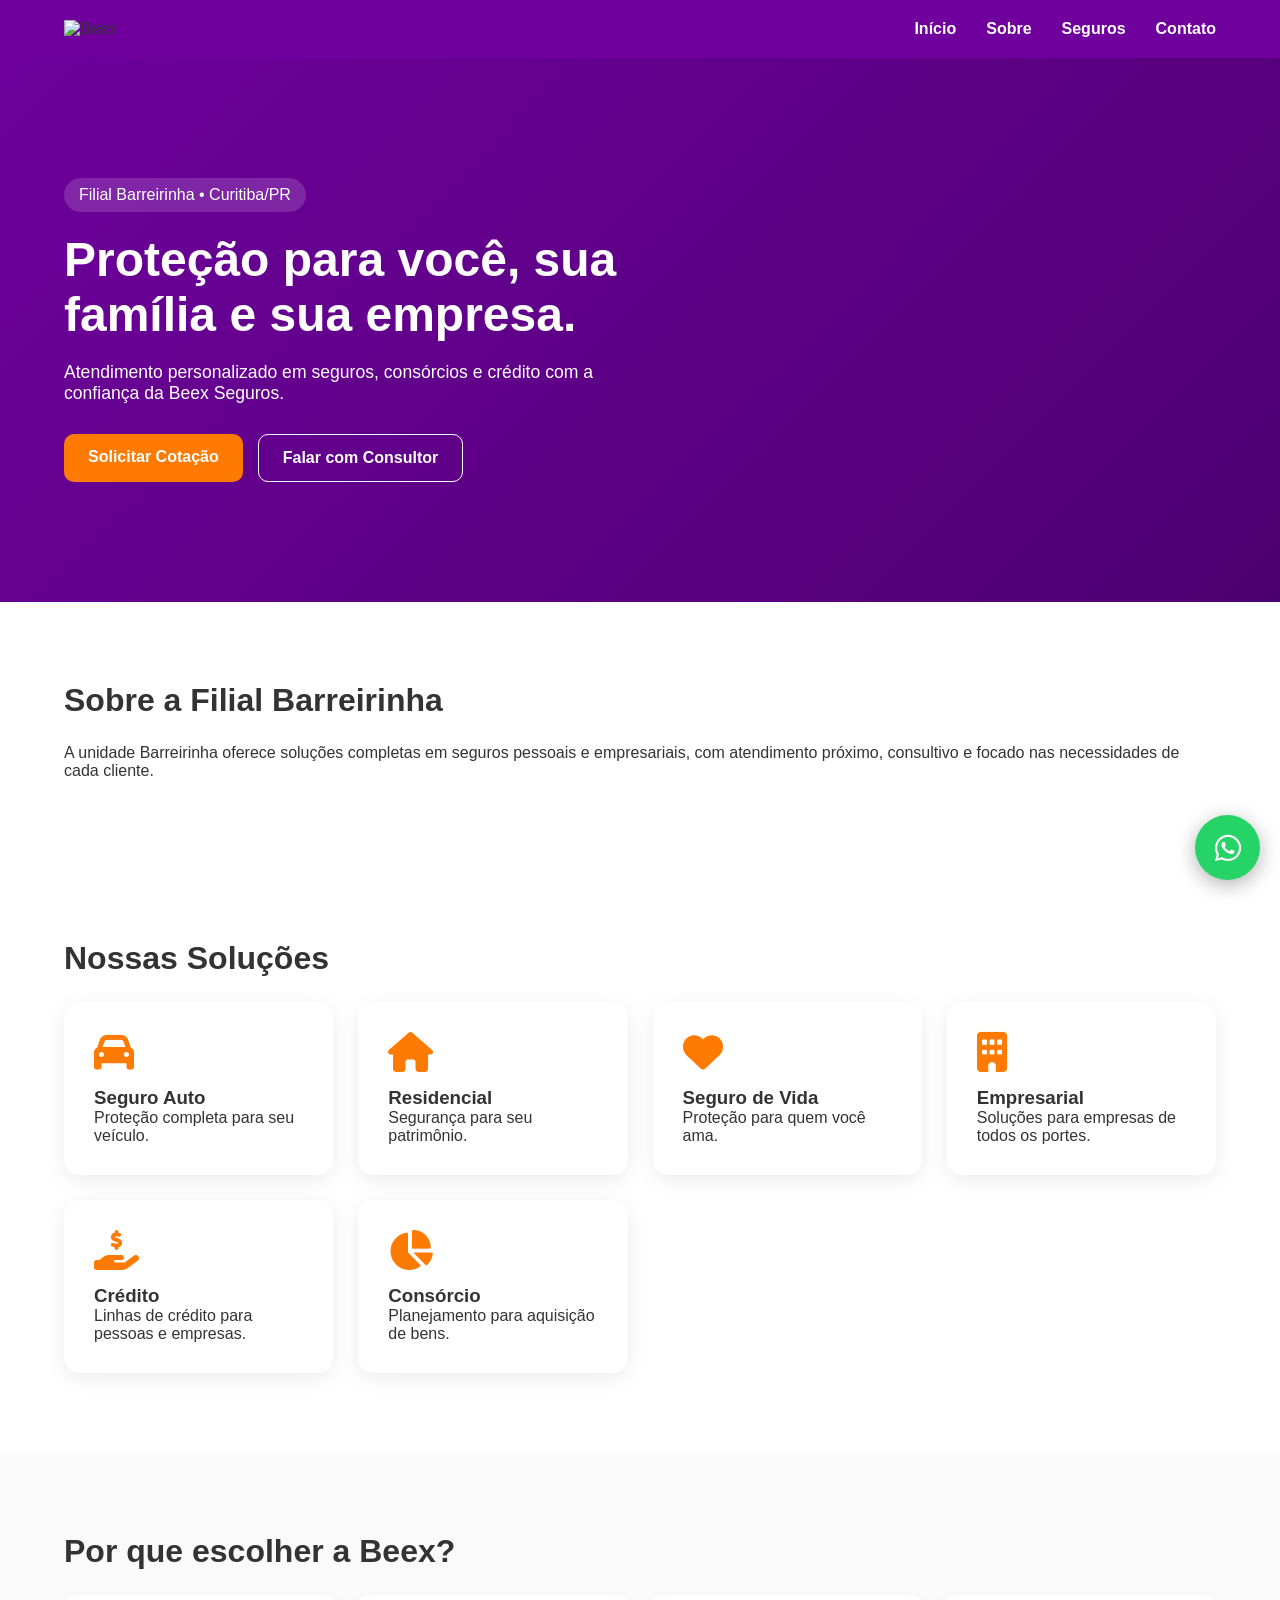
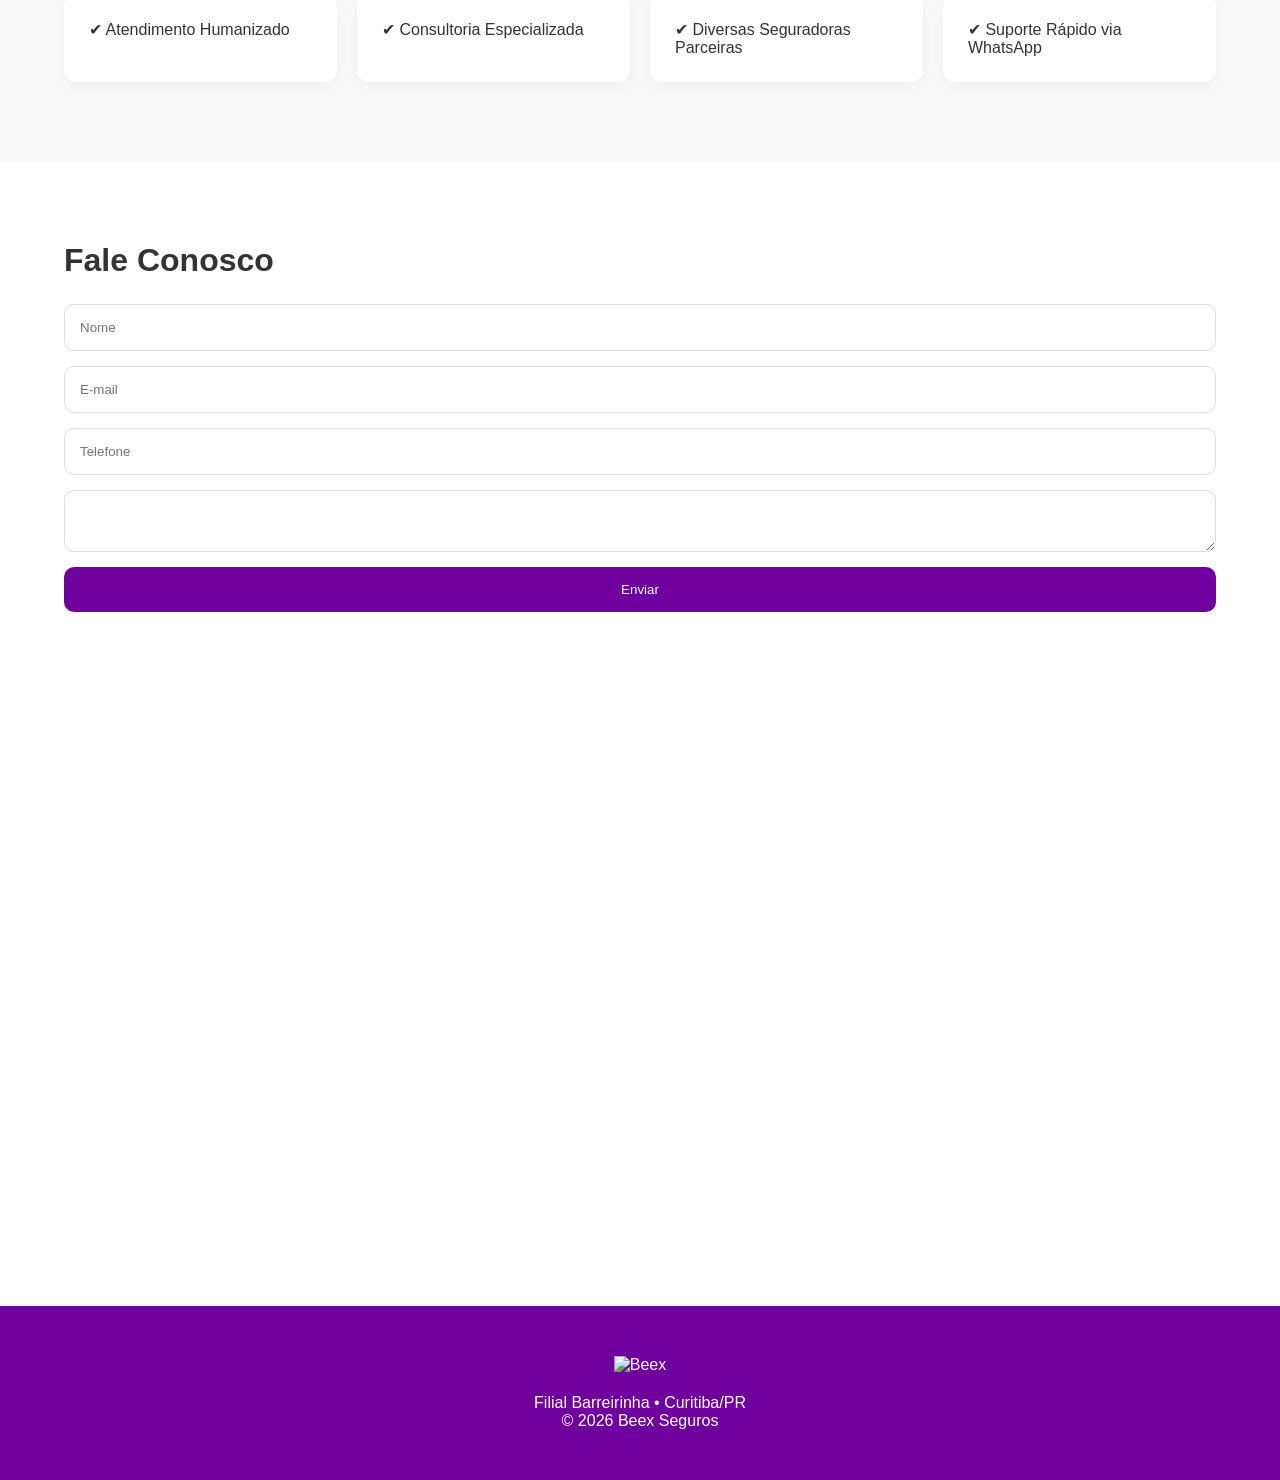
==== index.html @ 2567a9ee "Primeira versão da filial Barreirinha" ====
<!DOCTYPE html>
<html lang="pt-BR">
<head>
    <meta charset="UTF-8">
    <meta name="viewport" content="width=device-width, initial-scale=1.0">

    <title>Beex Seguros | Filial Barreirinha - Curitiba</title>

    <link rel="stylesheet" href="style.css">

    <link
    rel="stylesheet"
    href="https://cdnjs.cloudflare.com/ajax/libs/font-awesome/6.5.2/css/all.min.css">
</head>

<body>

<header>
    <div class="container nav">

        <div class="logo">
            <img src="logo.png" alt="Beex">
        </div>

        <nav>
            <a href="#inicio">Início</a>
            <a href="#sobre">Sobre</a>
            <a href="#seguros">Seguros</a>
            <a href="#contato">Contato</a>
        </nav>

    </div>
</header>

<section class="hero" id="inicio">

    <div class="container">

        <span class="badge">
            Filial Barreirinha • Curitiba/PR
        </span>

        <h1>
            Proteção para você,
            sua família e sua empresa.
        </h1>

        <p>
            Atendimento personalizado em seguros,
            consórcios e crédito com a confiança
            da Beex Seguros.
        </p>

        <div class="hero-buttons">

            <a
            href="https://wa.me/5541999999999"
            target="_blank"
            class="btn-primary">
                Solicitar Cotação
            </a>

            <a
            href="#contato"
            class="btn-secondary">
                Falar com Consultor
            </a>

        </div>

    </div>

</section>

<section class="sobre" id="sobre">

    <div class="container">

        <h2>Sobre a Filial Barreirinha</h2>

        <p>
            A unidade Barreirinha oferece soluções
            completas em seguros pessoais e empresariais,
            com atendimento próximo, consultivo e focado
            nas necessidades de cada cliente.
        </p>

    </div>

</section>

<section class="seguros" id="seguros">

    <div class="container">

        <h2>Nossas Soluções</h2>

        <div class="cards">

            <div class="card">
                <i class="fa-solid fa-car"></i>
                <h3>Seguro Auto</h3>
                <p>Proteção completa para seu veículo.</p>
            </div>

            <div class="card">
                <i class="fa-solid fa-house"></i>
                <h3>Residencial</h3>
                <p>Segurança para seu patrimônio.</p>
            </div>

            <div class="card">
                <i class="fa-solid fa-heart"></i>
                <h3>Seguro de Vida</h3>
                <p>Proteção para quem você ama.</p>
            </div>

            <div class="card">
                <i class="fa-solid fa-building"></i>
                <h3>Empresarial</h3>
                <p>Soluções para empresas de todos os portes.</p>
            </div>

            <div class="card">
                <i class="fa-solid fa-hand-holding-dollar"></i>
                <h3>Crédito</h3>
                <p>Linhas de crédito para pessoas e empresas.</p>
            </div>

            <div class="card">
                <i class="fa-solid fa-chart-pie"></i>
                <h3>Consórcio</h3>
                <p>Planejamento para aquisição de bens.</p>
            </div>

        </div>

    </div>

</section>

<section class="diferenciais">

    <div class="container">

        <h2>Por que escolher a Beex?</h2>

        <div class="grid">

            <div>
                ✔ Atendimento Humanizado
            </div>

            <div>
                ✔ Consultoria Especializada
            </div>

            <div>
                ✔ Diversas Seguradoras Parceiras
            </div>

            <div>
                ✔ Suporte Rápido via WhatsApp
            </div>

        </div>

    </div>

</section>

<section id="contato" class="contato">

    <div class="container">

        <h2>Fale Conosco</h2>

        <form id="formulario">

            <input
                type="text"
                placeholder="Nome"
                required>

            <input
                type="email"
                placeholder="E-mail"
                required>

            <input
                type="tel"
                placeholder="Telefone">

            <textarea
                placeholder="Mensagem">
            </textarea>

            <button type="submit">
                Enviar
            </button>

        </form>

    </div>

</section>

<section class="mapa">

    <iframe
    src="https://www.google.com/maps?q=Barreirinha+Curitiba+PR&output=embed">
    </iframe>

</section>

<footer>

    <div class="container">

        <img src="logo.png" alt="Beex">

        <p>
            Filial Barreirinha • Curitiba/PR
        </p>

        <p>
            © 2026 Beex Seguros
        </p>

    </div>

</footer>

<a
href="https://wa.me/5541999999999"
class="whatsapp"
target="_blank">

<i class="fa-brands fa-whatsapp"></i>

</a>

<script src="script.js"></script>

</body>
</html>
---- style.css ----
:root{
--roxo:#6f009d;
--laranja:#ff7a00;
--cinza:#f4f4f4;
}

*{
margin:0;
padding:0;
box-sizing:border-box;
font-family:Segoe UI,sans-serif;
}

body{
background:white;
color:#333;
}

.container{
width:90%;
max-width:1200px;
margin:auto;
}

header{
background:var(--roxo);
position:sticky;
top:0;
z-index:1000;
}

.nav{
display:flex;
justify-content:space-between;
align-items:center;
padding:20px 0;
}

.logo img{
height:55px;
}

nav{
display:flex;
gap:30px;
}

nav a{
color:white;
text-decoration:none;
font-weight:600;
}

.hero{
background:linear-gradient(
135deg,
#6f009d,
#4d0071
);
color:white;
padding:120px 0;
}

.badge{
background:rgba(255,255,255,.15);
padding:8px 15px;
border-radius:30px;
display:inline-block;
margin-bottom:20px;
}

.hero h1{
font-size:3rem;
max-width:700px;
}

.hero p{
margin-top:20px;
font-size:1.1rem;
max-width:600px;
}

.hero-buttons{
margin-top:30px;
display:flex;
gap:15px;
flex-wrap:wrap;
}

.btn-primary,
.btn-secondary{
padding:14px 24px;
border-radius:10px;
text-decoration:none;
font-weight:700;
}

.btn-primary{
background:var(--laranja);
color:white;
}

.btn-secondary{
border:1px solid white;
color:white;
}

section{
padding:80px 0;
}

h2{
margin-bottom:25px;
font-size:2rem;
}

.cards{
display:grid;
grid-template-columns:
repeat(auto-fit,minmax(250px,1fr));
gap:25px;
}

.card{
background:white;
padding:30px;
border-radius:15px;
box-shadow:0 5px 20px rgba(0,0,0,.08);
}

.card i{
font-size:40px;
color:var(--laranja);
margin-bottom:15px;
}

.diferenciais{
background:#fafafa;
}

.grid{
display:grid;
grid-template-columns:repeat(auto-fit,minmax(250px,1fr));
gap:20px;
}

.grid div{
background:white;
padding:25px;
border-radius:12px;
box-shadow:0 5px 15px rgba(0,0,0,.05);
}

form{
display:flex;
flex-direction:column;
gap:15px;
}

input,
textarea{
padding:15px;
border:1px solid #ddd;
border-radius:10px;
}

button{
background:var(--roxo);
color:white;
padding:15px;
border:none;
border-radius:10px;
cursor:pointer;
}

.mapa iframe{
width:100%;
height:450px;
border:none;
}

footer{
background:var(--roxo);
color:white;
padding:50px 0;
text-align:center;
}

footer img{
height:60px;
margin-bottom:20px;
}

.whatsapp{
position:fixed;
right:20px;
bottom:20px;
width:65px;
height:65px;
background:#25d366;
border-radius:50%;
display:flex;
justify-content:center;
align-items:center;
font-size:30px;
color:white;
text-decoration:none;
box-shadow:0 5px 20px rgba(0,0,0,.3);
}

@media(max-width:768px){

.nav{
flex-direction:column;
gap:15px;
}

nav{
flex-wrap:wrap;
justify-content:center;
}

.hero h1{
font-size:2.2rem;
}

}
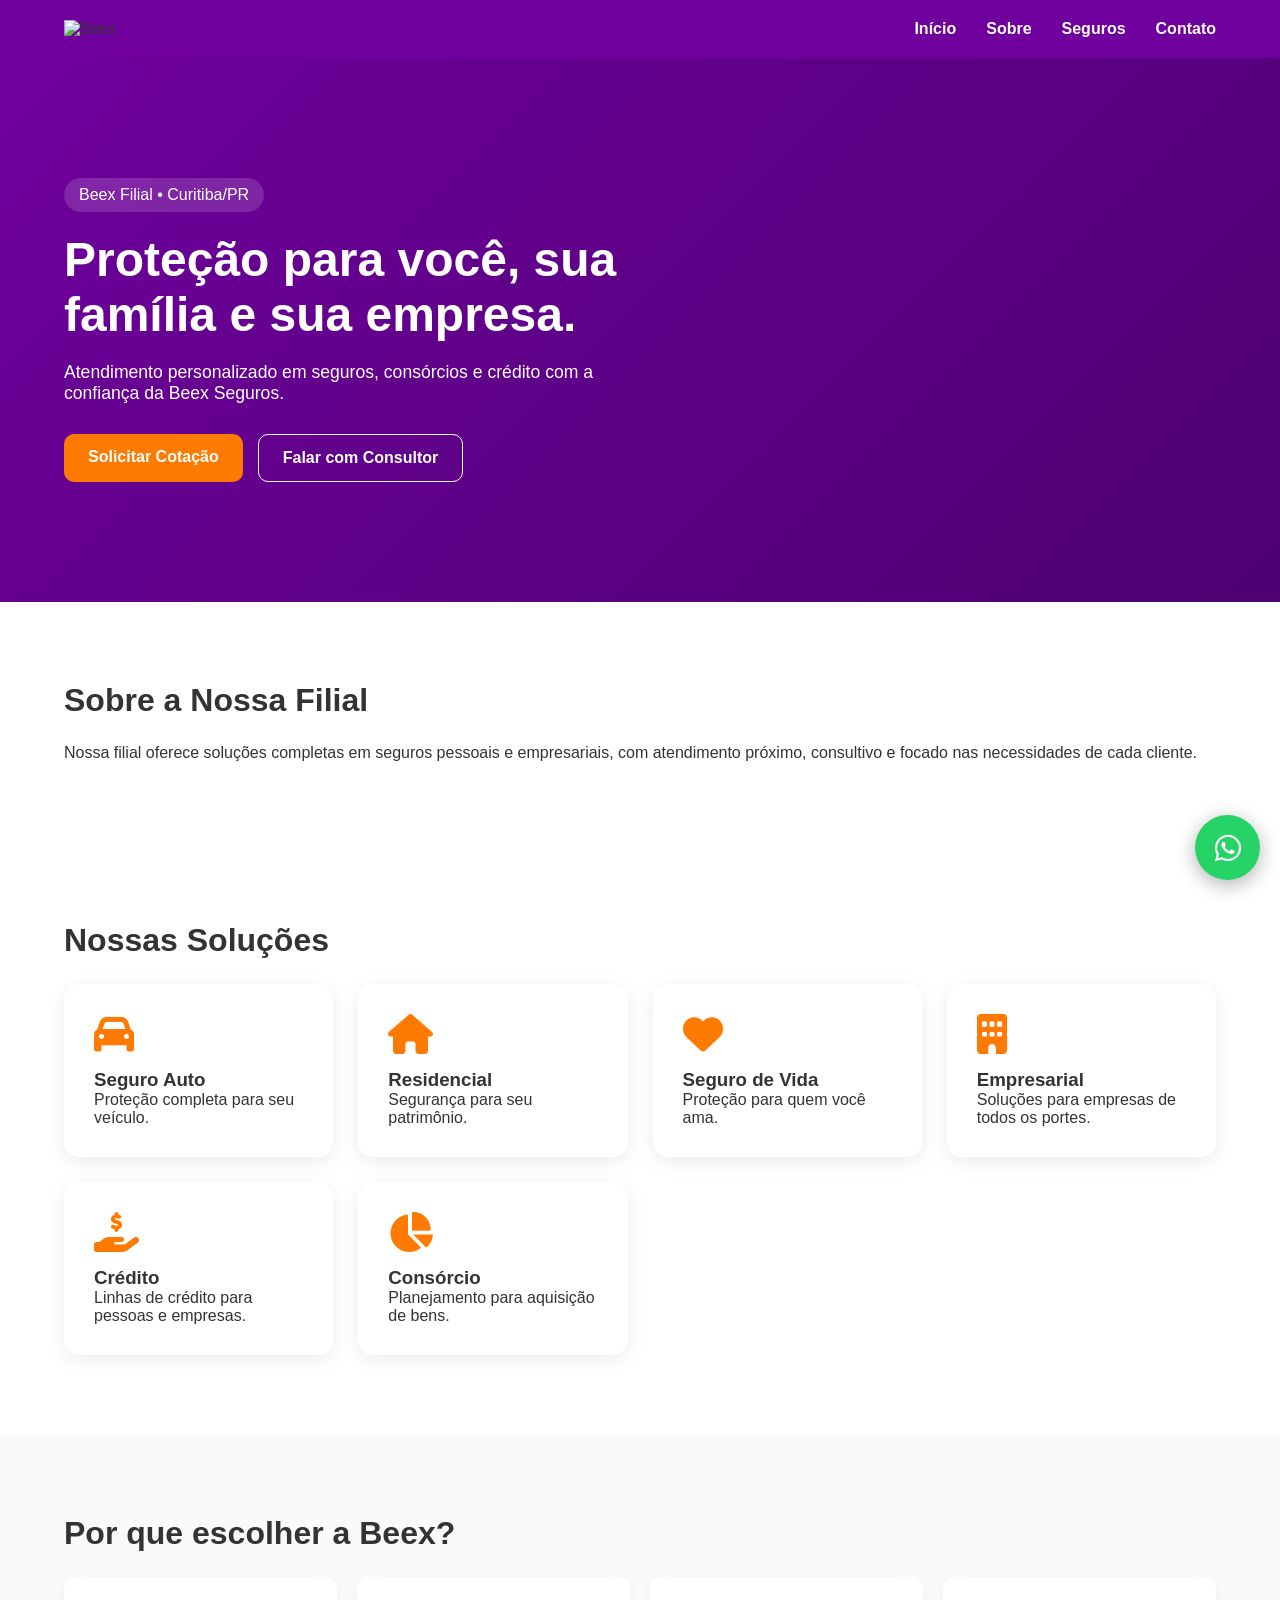
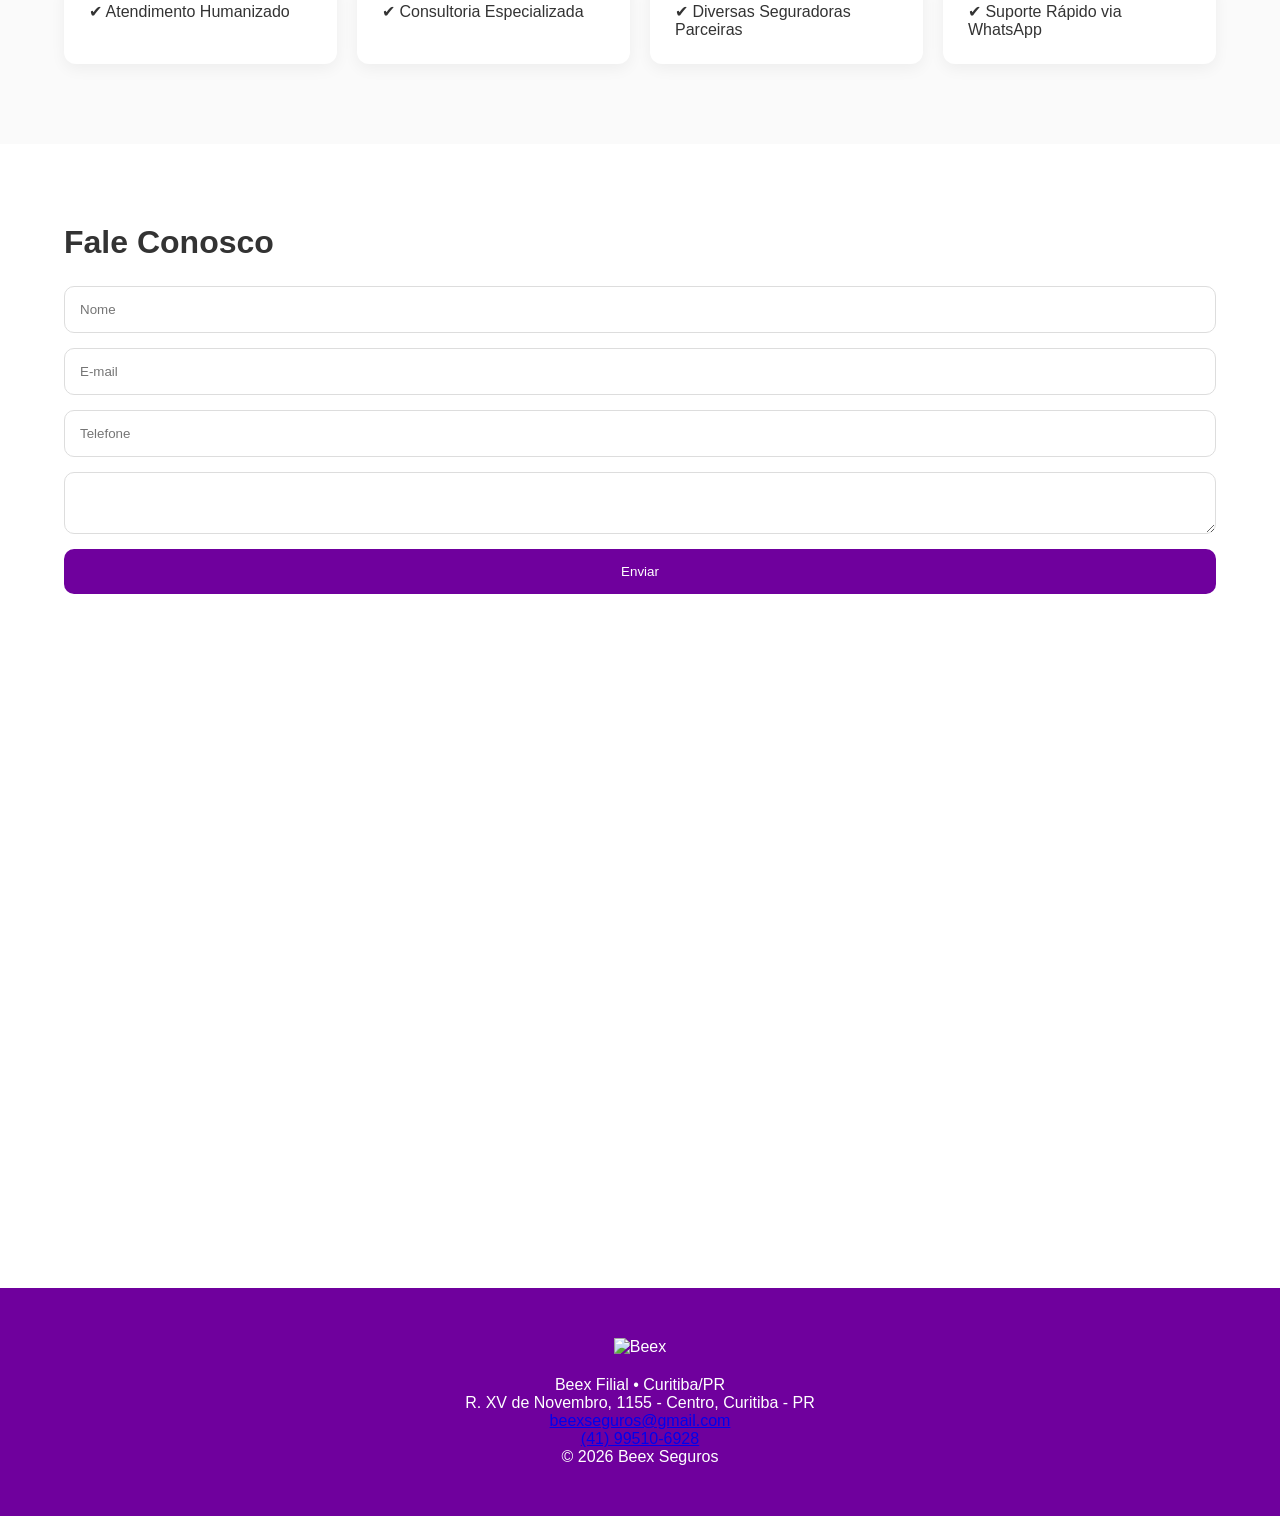
==== commit 2fe34a63: "Atualização" ====
--- a/index.html
+++ b/index.html
@@ -4,7 +4,7 @@
     <meta charset="UTF-8">
     <meta name="viewport" content="width=device-width, initial-scale=1.0">
 
-    <title>Beex Seguros | Filial Barreirinha - Curitiba</title>
+    <title>Beex Seguros | Filial </title>
 
     <link rel="stylesheet" href="style.css">
 
@@ -37,7 +37,7 @@
     <div class="container">
 
         <span class="badge">
-            Filial Barreirinha • Curitiba/PR
+            Beex Filial • Curitiba/PR
         </span>
 
         <h1>
@@ -54,7 +54,7 @@
         <div class="hero-buttons">
 
             <a
-            href="https://wa.me/5541999999999"
+            href="https://wa.me/5541995106928"
             target="_blank"
             class="btn-primary">
                 Solicitar Cotação
@@ -76,10 +76,10 @@
 
     <div class="container">
 
-        <h2>Sobre a Filial Barreirinha</h2>
-
-        <p>
-            A unidade Barreirinha oferece soluções
+        <h2>Sobre a Nossa Filial</h2>
+
+        <p>
+            Nossa filial oferece soluções
             completas em seguros pessoais e empresariais,
             com atendimento próximo, consultivo e focado
             nas necessidades de cada cliente.
@@ -208,7 +208,7 @@
 <section class="mapa">
 
     <iframe
-    src="https://www.google.com/maps?q=Barreirinha+Curitiba+PR&output=embed">
+    src="https://www.google.com/maps?q=R.+XV+de+Novembro,+1155+-+Centro,+Curitiba+-+PR,+80060-000&output=embed">
     </iframe>
 
 </section>
@@ -220,7 +220,19 @@
         <img src="logo.png" alt="Beex">
 
         <p>
-            Filial Barreirinha • Curitiba/PR
+            Beex Filial • Curitiba/PR
+        </p>
+
+        <p>
+            R. XV de Novembro, 1155 - Centro, Curitiba - PR
+        </p>
+
+        <p>
+            <a href="mailto:beexseguros@gmail.com">beexseguros@gmail.com</a>
+        </p>
+
+        <p>
+            <a href="tel:+5541995106928">(41) 99510-6928</a>
         </p>
 
         <p>
@@ -232,7 +244,7 @@
 </footer>
 
 <a
-href="https://wa.me/5541999999999"
+href="https://wa.me/5541995106928"
 class="whatsapp"
 target="_blank">
 
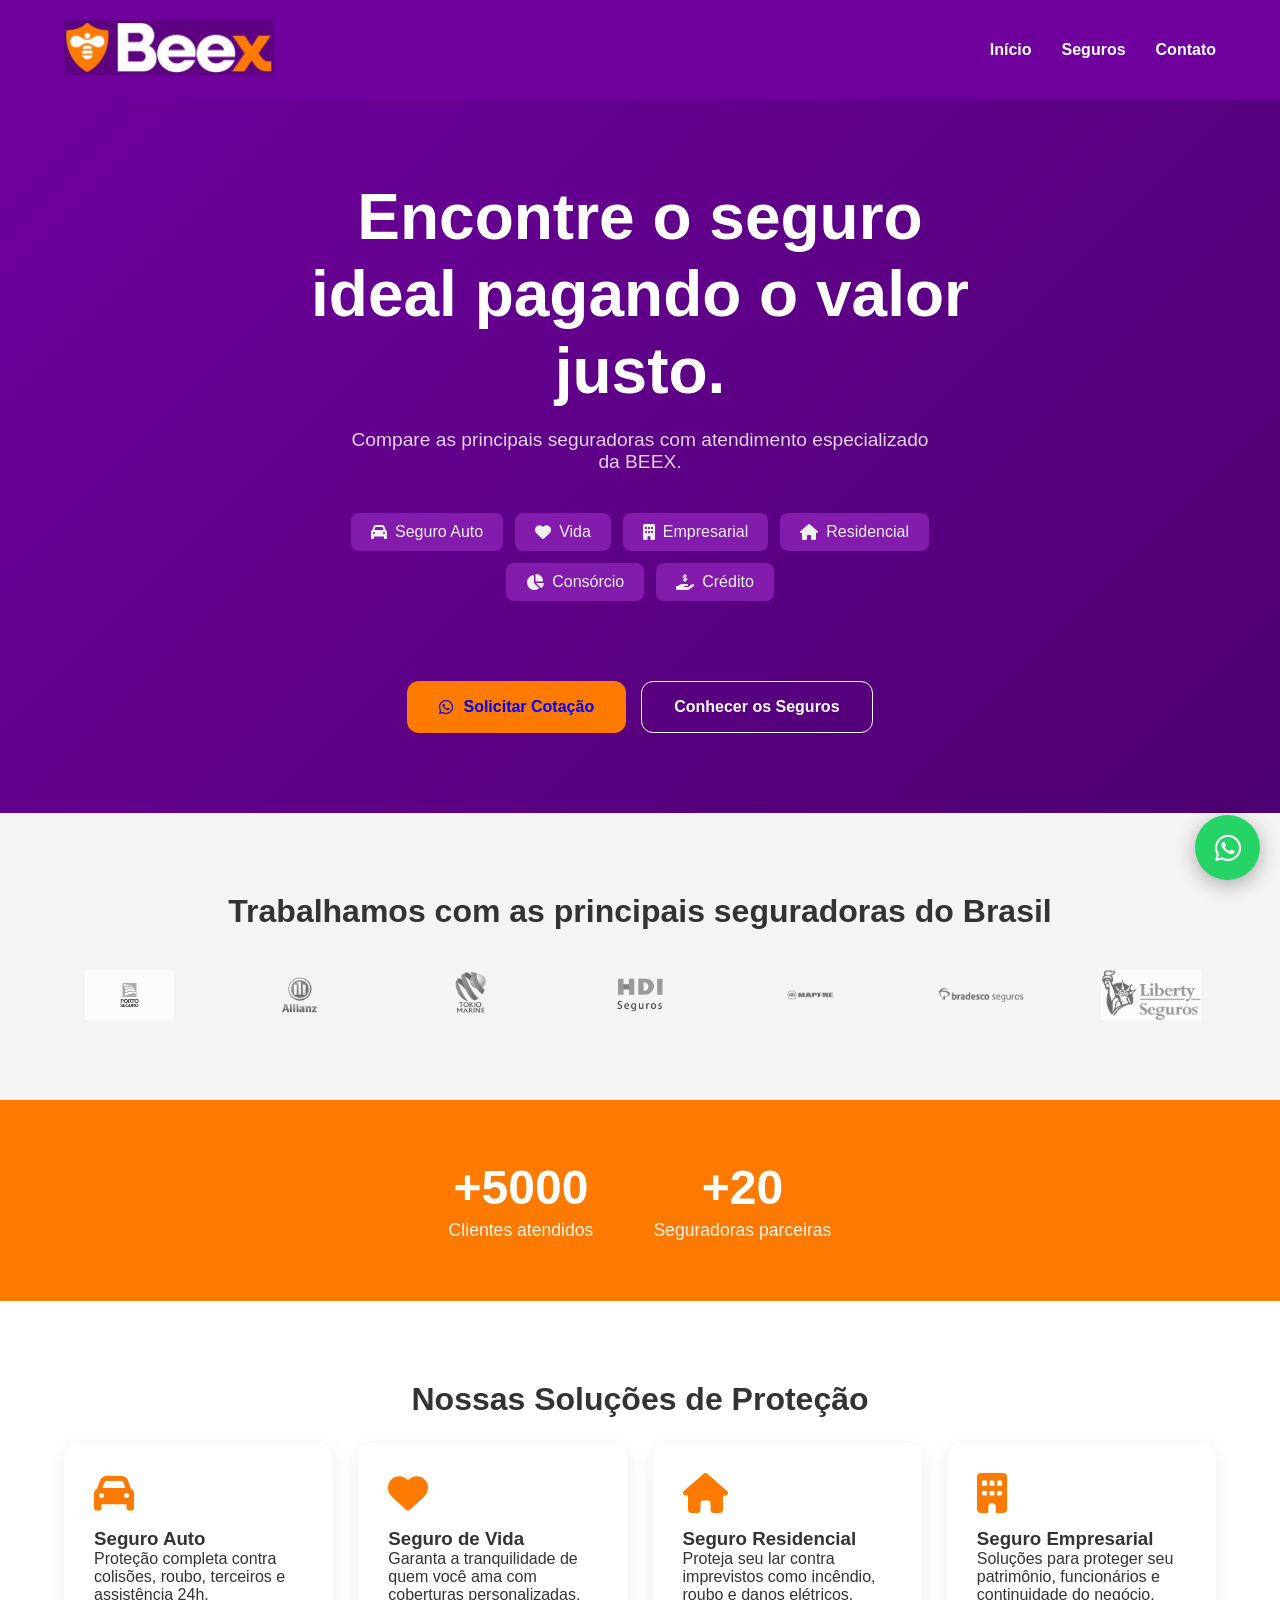
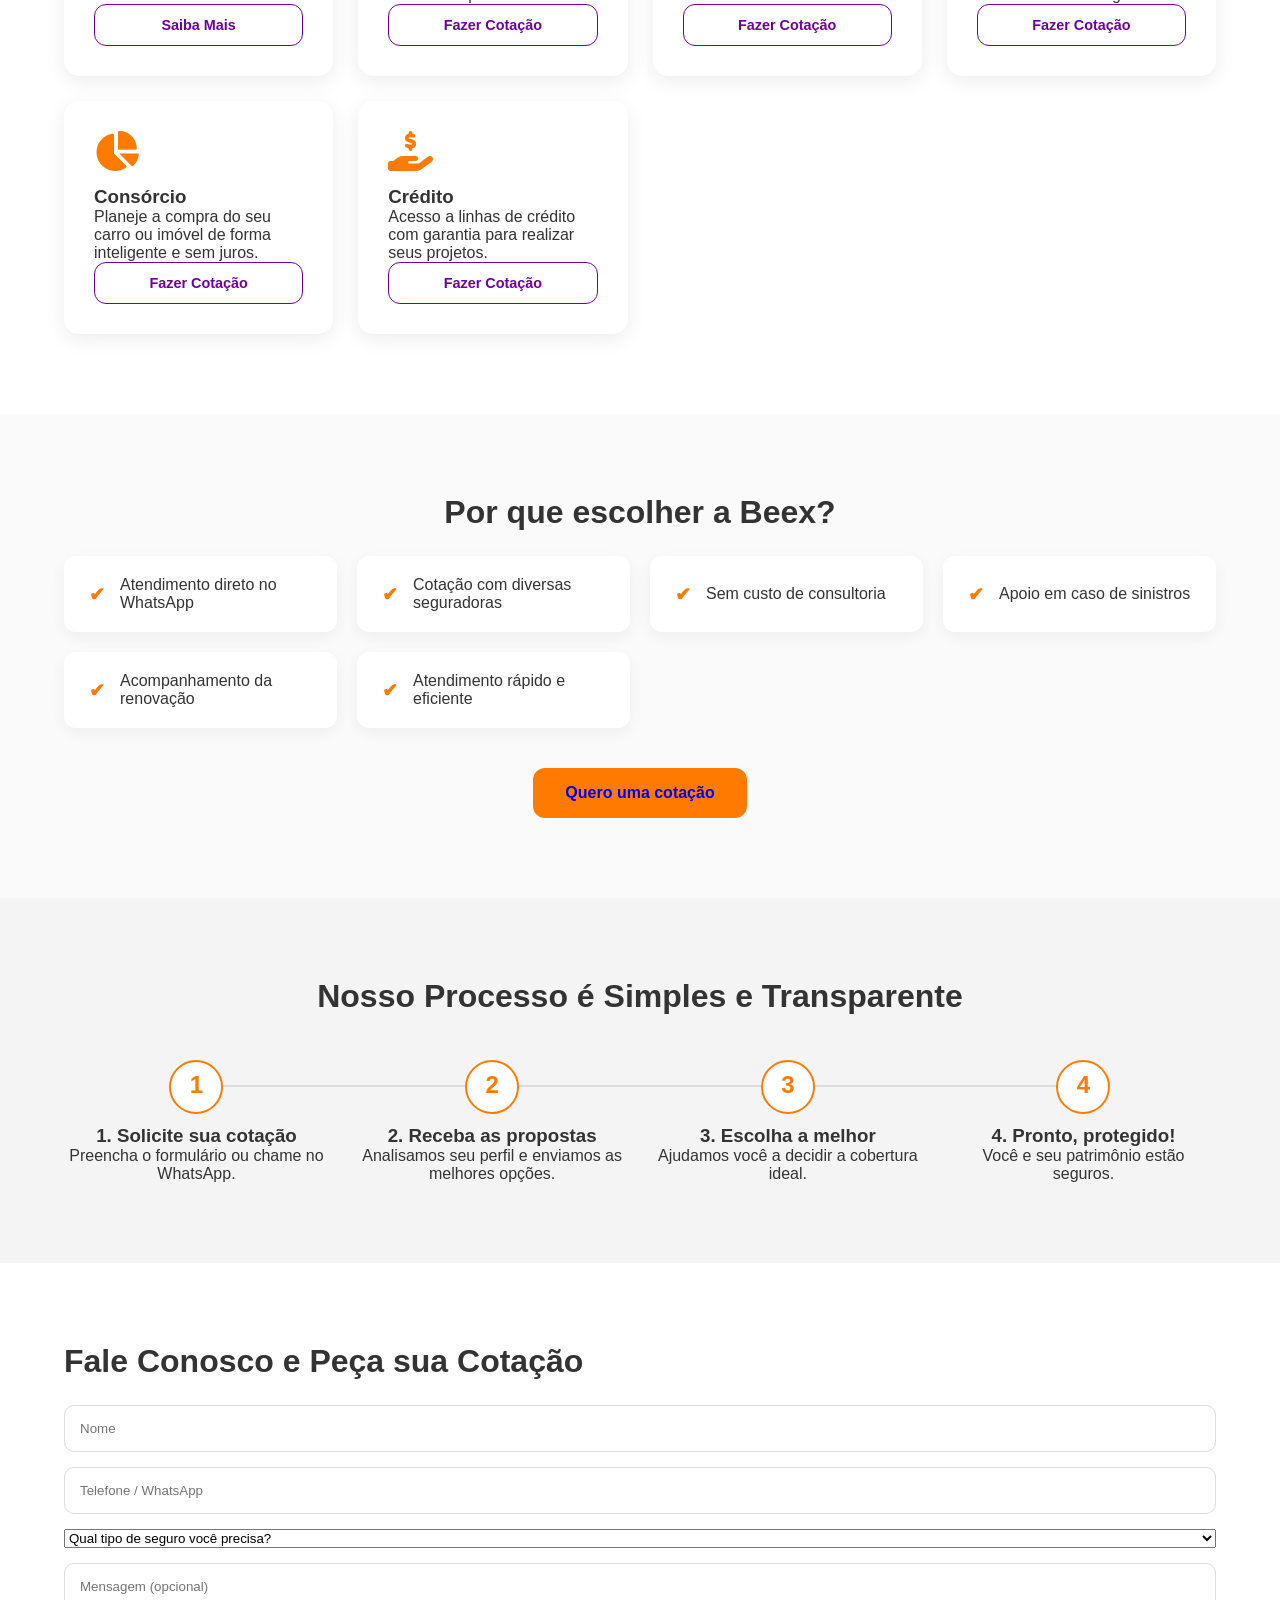
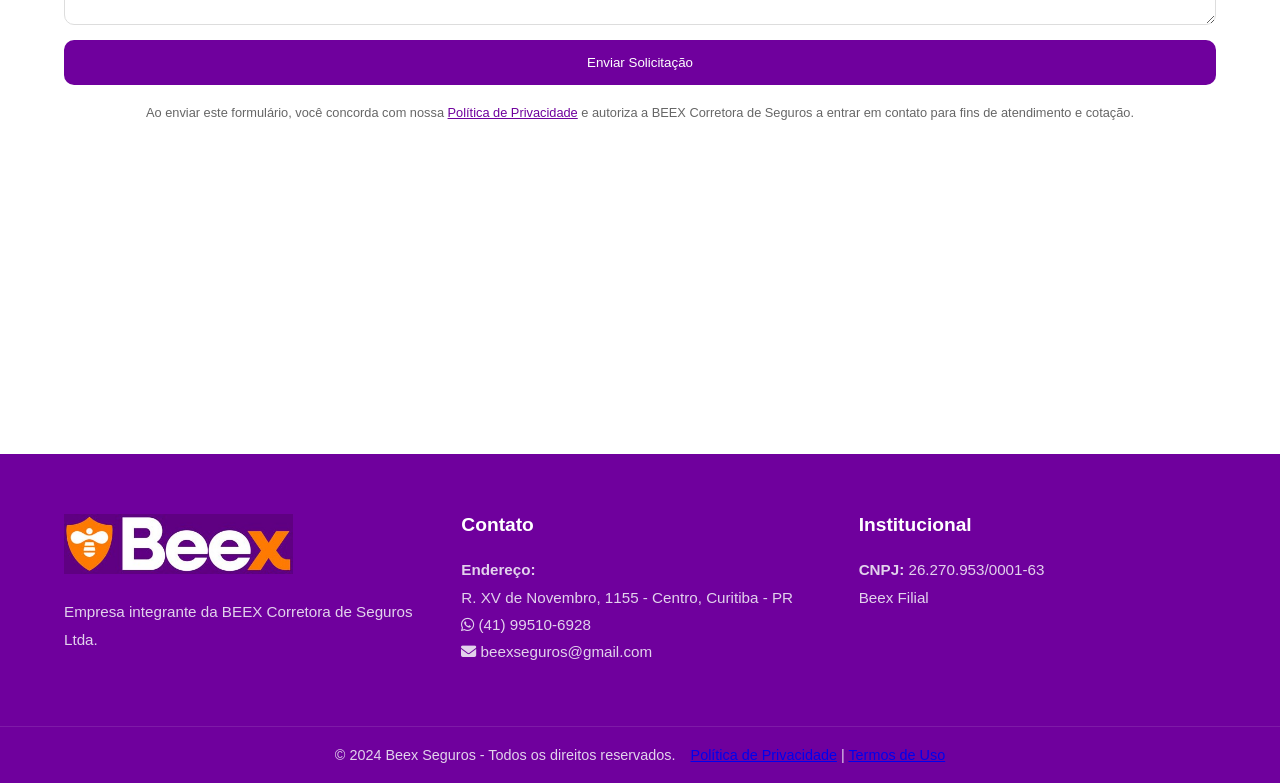
==== commit 6cfcaa02: "Descrição das alterações" ====
--- a/index.html
+++ b/index.html
@@ -1,6 +1,11 @@
 <!DOCTYPE html>
 <html lang="pt-BR">
 <head>
+    <!-- SEO Otimizado -->
+    <title>Seguro Auto, Vida e Empresarial em Curitiba | Beex Seguros</title>
+    <meta name="description" content="Compare seguros nas principais seguradoras. Atendimento especializado em Curitiba e região. Solicite sua cotação pelo WhatsApp.">
+
+    <!-- Metadados Originais -->
     <meta charset="UTF-8">
     <meta name="viewport" content="width=device-width, initial-scale=1.0">
 
@@ -19,12 +24,11 @@
     <div class="container nav">
 
         <div class="logo">
-            <img src="logo.png" alt="Beex">
+            <img src="img/logotipo.jpg" alt="Beex">
         </div>
 
         <nav>
             <a href="#inicio">Início</a>
-            <a href="#sobre">Sobre</a>
             <a href="#seguros">Seguros</a>
             <a href="#contato">Contato</a>
         </nav>
@@ -34,175 +38,178 @@
 
 <section class="hero" id="inicio">
 
-    <div class="container">
-
-        <span class="badge">
-            Beex Filial • Curitiba/PR
-        </span>
+    <div class="container hero-content">
 
         <h1>
-            Proteção para você,
-            sua família e sua empresa.
+            Encontre o seguro ideal pagando o valor justo.
         </h1>
 
         <p>
-            Atendimento personalizado em seguros,
-            consórcios e crédito com a confiança
-            da Beex Seguros.
+            Compare as principais seguradoras com atendimento especializado da BEEX.
         </p>
 
+        <ul class="hero-features">
+            <li><i class="fa-solid fa-car"></i>Seguro Auto</li>
+            <li><i class="fa-solid fa-heart"></i>Vida</li>
+            <li><i class="fa-solid fa-building"></i>Empresarial</li>
+            <li><i class="fa-solid fa-house"></i>Residencial</li>
+            <li><i class="fa-solid fa-chart-pie"></i>Consórcio</li>
+            <li><i class="fa-solid fa-hand-holding-dollar"></i>Crédito</li>
+        </ul>
+
         <div class="hero-buttons">
-
-            <a
-            href="https://wa.me/5541995106928"
-            target="_blank"
-            class="btn-primary">
-                Solicitar Cotação
+            <a href="https://wa.me/5541995106928?text=Ol%C3%A1!%20Gostaria%20de%20solicitar%20uma%20cota%C3%A7%C3%A3o." target="_blank" class="btn-primary">
+                <i class="fa-brands fa-whatsapp"></i> Solicitar Cotação
             </a>
-
-            <a
-            href="#contato"
-            class="btn-secondary">
-                Falar com Consultor
+            <a href="#seguros" class="btn-secondary">
+                Conhecer os Seguros
             </a>
-
-        </div>
-
-    </div>
-
-</section>
-
-<section class="sobre" id="sobre">
-
-    <div class="container">
-
-        <h2>Sobre a Nossa Filial</h2>
-
-        <p>
-            Nossa filial oferece soluções
-            completas em seguros pessoais e empresariais,
-            com atendimento próximo, consultivo e focado
-            nas necessidades de cada cliente.
-        </p>
-
-    </div>
-
+        </div>
+
+    </div>
+
+</section>
+
+<section class="seguradoras">
+    <div class="container">
+        <h2>Trabalhamos com as principais seguradoras do Brasil</h2>
+        <div class="logos-grid">
+            <!-- Substitua os 'placeholders' pelos logos reais -->
+            <img src="img/porto.png" alt="Logo Porto Seguro">
+            <img src="img/allianz.png" alt="Logo Allianz">
+            <img src="img/tokio.png" alt="Logo Tokio Marine">
+            <img src="img/hdi.png" alt="Logo HDI">
+            <img src="img/mapfre.png" alt="Logo Mapfre">
+            <img src="img/bradesco.png" alt="Logo Bradesco Seguros">
+            <img src="img/liberty.png" alt="Logo Liberty Seguros">
+        </div>
+    </div>
+</section>
+
+<section class="numeros">
+    <div class="container">
+        <div>
+            <h3>+5000</h3>
+            <p>Clientes atendidos</p>
+        </div>
+        <div>
+            <h3>+20</h3>
+            <p>Seguradoras parceiras</p>
+        </div>
+    </div>
 </section>
 
 <section class="seguros" id="seguros">
-
-    <div class="container">
-
-        <h2>Nossas Soluções</h2>
-
+    <div class="container">
+        <h2>Nossas Soluções de Proteção</h2>
         <div class="cards">
-
             <div class="card">
                 <i class="fa-solid fa-car"></i>
                 <h3>Seguro Auto</h3>
-                <p>Proteção completa para seu veículo.</p>
-            </div>
-
-            <div class="card">
-                <i class="fa-solid fa-house"></i>
-                <h3>Residencial</h3>
-                <p>Segurança para seu patrimônio.</p>
-            </div>
-
+                <p>Proteção completa contra colisões, roubo, terceiros e assistência 24h.</p>
+                <a href="seguro-auto.html" class="btn-secondary">Saiba Mais</a>
+            </div>
             <div class="card">
                 <i class="fa-solid fa-heart"></i>
                 <h3>Seguro de Vida</h3>
-                <p>Proteção para quem você ama.</p>
-            </div>
-
+                <p>Garanta a tranquilidade de quem você ama com coberturas personalizadas.</p>
+                <a href="seguro-vida.html" class="btn-secondary">Fazer Cotação</a>
+            </div>
+            <div class="card">
+                <i class="fa-solid fa-house"></i>
+                <h3>Seguro Residencial</h3>
+                <p>Proteja seu lar contra imprevistos como incêndio, roubo e danos elétricos.</p>
+                <a href="seguro-residencial.html" class="btn-secondary">Fazer Cotação</a>
+            </div>
             <div class="card">
                 <i class="fa-solid fa-building"></i>
-                <h3>Empresarial</h3>
-                <p>Soluções para empresas de todos os portes.</p>
-            </div>
-
+                <h3>Seguro Empresarial</h3>
+                <p>Soluções para proteger seu patrimônio, funcionários e continuidade do negócio.</p>
+                <a href="seguro-empresarial.html" class="btn-secondary">Fazer Cotação</a>
+            </div>
+            <div class="card">
+                <i class="fa-solid fa-chart-pie"></i>
+                <h3>Consórcio</h3>
+                <p>Planeje a compra do seu carro ou imóvel de forma inteligente e sem juros.</p>
+                <a href="consorcio.html" class="btn-secondary">Fazer Cotação</a>
+            </div>
             <div class="card">
                 <i class="fa-solid fa-hand-holding-dollar"></i>
                 <h3>Crédito</h3>
-                <p>Linhas de crédito para pessoas e empresas.</p>
-            </div>
-
-            <div class="card">
-                <i class="fa-solid fa-chart-pie"></i>
-                <h3>Consórcio</h3>
-                <p>Planejamento para aquisição de bens.</p>
-            </div>
-
-        </div>
-
-    </div>
-
-</section>
+                <p>Acesso a linhas de crédito com garantia para realizar seus projetos.</p>
+                <a href="credito.html" class="btn-secondary">Fazer Cotação</a>
+            </div>
+        </div>
+    </div>
+</section>
+
+<style>
+    .card .btn-secondary { text-decoration: none; }
+    .card .btn-secondary:hover { text-decoration: none; }
+</style>
 
 <section class="diferenciais">
-
-    <div class="container">
-
+    <div class="container">
         <h2>Por que escolher a Beex?</h2>
-
         <div class="grid">
-
-            <div>
-                ✔ Atendimento Humanizado
-            </div>
-
-            <div>
-                ✔ Consultoria Especializada
-            </div>
-
-            <div>
-                ✔ Diversas Seguradoras Parceiras
-            </div>
-
-            <div>
-                ✔ Suporte Rápido via WhatsApp
-            </div>
-
-        </div>
-
-    </div>
-
+            <div>Atendimento direto no WhatsApp</div>
+            <div>Cotação com diversas seguradoras</div>
+            <div>Sem custo de consultoria</div>
+            <div>Apoio em caso de sinistros</div>
+            <div>Acompanhamento da renovação</div>
+            <div>Atendimento rápido e eficiente</div>
+        </div>
+        <a href="#contato" class="btn-primary cta-section">Quero uma cotação</a>
+    </div>
+</section>
+
+<section class="processo">
+    <div class="container">
+        <h2>Nosso Processo é Simples e Transparente</h2>
+        <div class="processo-steps">
+            <div class="step">
+                <h3>1. Solicite sua cotação</h3>
+                <p>Preencha o formulário ou chame no WhatsApp.</p>
+            </div>
+            <div class="step">
+                <h3>2. Receba as propostas</h3>
+                <p>Analisamos seu perfil e enviamos as melhores opções.</p>
+            </div>
+            <div class="step">
+                <h3>3. Escolha a melhor</h3>
+                <p>Ajudamos você a decidir a cobertura ideal.</p>
+            </div>
+            <div class="step">
+                <h3>4. Pronto, protegido!</h3>
+                <p>Você e seu patrimônio estão seguros.</p>
+            </div>
+        </div>
+    </div>
 </section>
 
 <section id="contato" class="contato">
-
-    <div class="container">
-
-        <h2>Fale Conosco</h2>
-
+    <div class="container">
+        <h2>Fale Conosco e Peça sua Cotação</h2>
         <form id="formulario">
-
-            <input
-                type="text"
-                placeholder="Nome"
-                required>
-
-            <input
-                type="email"
-                placeholder="E-mail"
-                required>
-
-            <input
-                type="tel"
-                placeholder="Telefone">
-
-            <textarea
-                placeholder="Mensagem">
-            </textarea>
-
-            <button type="submit">
-                Enviar
-            </button>
-
+            <input type="text" placeholder="Nome" required>
+            <input type="tel" placeholder="Telefone / WhatsApp" required>
+            <select required>
+                <option value="" disabled selected>Qual tipo de seguro você precisa?</option>
+                <option value="auto">Seguro Auto</option>
+                <option value="vida">Seguro de Vida</option>
+                <option value="residencial">Seguro Residencial</option>
+                <option value="empresarial">Seguro Empresarial</option>
+                <option value="consorcio">Consórcio</option>
+                <option value="credito">Crédito</option>
+                <option value="outro">Outro</option>
+            </select>
+            <textarea placeholder="Mensagem (opcional)"></textarea>
+            <button type="submit">Enviar Solicitação</button>
+            <p class="form-consent">
+                Ao enviar este formulário, você concorda com nossa <a href="politica-de-privacidade.html" target="_blank">Política de Privacidade</a> e autoriza a BEEX Corretora de Seguros a entrar em contato para fins de atendimento e cotação.
+            </p>
         </form>
-
-    </div>
-
+    </div>
 </section>
 
 <section class="mapa">
@@ -215,37 +222,35 @@
 
 <footer>
 
-    <div class="container">
-
-        <img src="logo.png" alt="Beex">
-
-        <p>
-            Beex Filial • Curitiba/PR
-        </p>
-
-        <p>
-            R. XV de Novembro, 1155 - Centro, Curitiba - PR
-        </p>
-
-        <p>
-            <a href="mailto:beexseguros@gmail.com">beexseguros@gmail.com</a>
-        </p>
-
-        <p>
-            <a href="tel:+5541995106928">(41) 99510-6928</a>
-        </p>
-
-        <p>
-            © 2026 Beex Seguros
-        </p>
-
+    <div class="container footer-grid">
+        <div class="footer-col">
+            <img src="img/logotipo.jpg" alt="Beex">
+            <p class="footer-tagline">Empresa integrante da BEEX Corretora de Seguros Ltda.</p>
+        </div>
+        <div class="footer-col">
+            <h4>Contato</h4>
+            <p><strong>Endereço:</strong><br>R. XV de Novembro, 1155 - Centro, Curitiba - PR</p>
+            <p><a href="tel:+5541995106928"><i class="fa-brands fa-whatsapp"></i> (41) 99510-6928</a></p>
+            <p><a href="mailto:beexseguros@gmail.com"><i class="fa-solid fa-envelope"></i> beexseguros@gmail.com</a></p>
+        </div>
+        <div class="footer-col">
+            <h4>Institucional</h4>
+            <p><strong>CNPJ:</strong> 26.270.953/0001-63</p>
+            <p>Beex Filial</p>
+        </div>
+    </div>
+    <div class="footer-bottom">
+        <div class="container">
+            <p>© 2024 Beex Seguros - Todos os direitos reservados.</p>
+            <p><a href="politica-de-privacidade.html">Política de Privacidade</a> | <a href="termos-de-uso.html">Termos de Uso</a></p>
+        </div>
     </div>
 
 </footer>
 
 <a
 href="https://wa.me/5541995106928"
-class="whatsapp"
+class="whatsapp-float"
 target="_blank">
 
 <i class="fa-brands fa-whatsapp"></i>
--- a/style.css
+++ b/style.css
@@ -53,12 +53,20 @@
 
 .hero{
 background:linear-gradient(
-135deg,
-#6f009d,
-#4d0071
+    135deg,
+    #6f009d,
+    #4d0071
 );
 color:white;
-padding:120px 0;
+padding: 80px 0;
+position: relative;
+}
+
+.hero-content {
+    display: flex;
+    flex-direction: column;
+    align-items: center;
+    text-align: center;
 }
 
 .badge{
@@ -70,34 +78,69 @@
 }
 
 .hero h1{
-font-size:3rem;
+font-size: clamp(2.5rem, 5vw, 4rem);
 max-width:700px;
+line-height: 1.2;
 }
 
 .hero p{
 margin-top:20px;
-font-size:1.1rem;
+font-size: clamp(1rem, 2.5vw, 1.2rem);
 max-width:600px;
+color: #e2d2ec;
+}
+
+.hero-features {
+    list-style: none;
+    margin: 40px 0;
+    padding-left: 0;
+    display: flex;
+    flex-wrap: wrap;
+    justify-content: center;
+    gap: 12px;
+    max-width: 700px;
+}
+
+.hero-features li {
+    background: #831bad;
+    padding: 10px 20px;
+    border-radius: 8px;
+    font-weight: 500;
+    color: #f0f0f0;
+    display: flex;
+    align-items: center;
+    gap: 8px;
+    transition: all 0.3s ease;
+}
+
+.hero-features li:hover {
+    transform: translateY(-3px);
+    background: #942dca;
 }
 
 .hero-buttons{
-margin-top:30px;
+margin-top: 40px;
 display:flex;
 gap:15px;
 flex-wrap:wrap;
+justify-content: center;
 }
 
 .btn-primary,
 .btn-secondary{
-padding:14px 24px;
-border-radius:10px;
+padding: 16px 32px;
+border-radius: 12px;
 text-decoration:none;
 font-weight:700;
-}
-
-.btn-primary{
-background:var(--laranja);
-color:white;
+font-size: 1rem;
+display: flex;
+align-items: center;
+gap: 10px;
+transition: all 0.3s ease;
+}
+
+.btn-primary:hover, .btn-secondary:hover {
+    transform: translateY(-3px);
 }
 
 .btn-secondary{
@@ -105,8 +148,73 @@
 color:white;
 }
 
+.btn-secondary:hover {
+    background: rgba(255, 255, 255, 0.1);
+}
+
+.btn-primary {
+    background-color: var(--laranja);
+}
+
 section{
 padding:80px 0;
+}
+
+.seguradoras {
+    background: var(--cinza);
+}
+
+.seguradoras h2 {
+    text-align: center;
+}
+
+.logos-grid {
+    display: grid;
+    grid-template-columns: repeat(auto-fit, minmax(120px, 1fr));
+    gap: 40px;
+    align-items: center;
+    margin-top: 40px;
+}
+
+.logos-grid img {
+    max-width: 100%;
+    max-height: 50px;
+    width: auto;
+    justify-self: center;
+    filter: grayscale(100%);
+    opacity: 0.7;
+    transition: all 0.3s ease;
+}
+
+.logos-grid img:hover {
+    filter: grayscale(0%);
+    opacity: 1;
+    transform: scale(1.1);
+}
+
+.numeros {
+    background: var(--laranja);
+    color: white;
+    padding: 60px 0;
+}
+
+.numeros .container {
+    display: flex;
+    justify-content: center;
+    text-align: center;
+    flex-wrap: wrap;
+    gap: 60px;
+}
+
+.numeros h3 {
+    font-size: 3rem;
+    margin-bottom: 5px;
+    font-weight: 700;
+}
+
+.numeros p {
+    font-size: 1.1rem;
+    opacity: 0.9;
 }
 
 h2{
@@ -128,6 +236,20 @@
 box-shadow:0 5px 20px rgba(0,0,0,.08);
 }
 
+.card .btn-secondary {
+    border-color: var(--roxo);
+    color: var(--roxo);
+    background-color: transparent;
+    padding: 12px 20px;
+    font-size: 0.9rem;
+    justify-content: center;
+}
+
+.card .btn-secondary:hover {
+    background-color: var(--roxo);
+    color: white;
+}
+
 .card i{
 font-size:40px;
 color:var(--laranja);
@@ -138,6 +260,11 @@
 background:#fafafa;
 }
 
+.seguros h2,
+.diferenciais h2 {
+    text-align: center;
+}
+
 .grid{
 display:grid;
 grid-template-columns:repeat(auto-fit,minmax(250px,1fr));
@@ -146,9 +273,26 @@
 
 .grid div{
 background:white;
-padding:25px;
+padding:20px 25px;
 border-radius:12px;
 box-shadow:0 5px 15px rgba(0,0,0,.05);
+display: flex;
+align-items: center;
+gap: 15px;
+font-weight: 500;
+transition: all 0.3s ease;
+}
+
+.grid div:hover {
+    transform: translateY(-5px);
+    box-shadow: 0 8px 25px rgba(0,0,0,.1);
+}
+
+.grid div::before {
+    content: '✔';
+    color: var(--laranja);
+    font-size: 1.2rem;
+    font-weight: 700;
 }
 
 form{
@@ -173,25 +317,208 @@
 cursor:pointer;
 }
 
+.form-consent {
+    font-size: 0.8rem;
+    color: #666;
+    text-align: center;
+    margin-top: 5px;
+}
+.form-consent a { color: var(--roxo); }
+
+.cta-section {
+    display: block;
+    width: fit-content;
+    margin: 40px auto 0 auto;
+    text-align: center;
+}
+
+.processo {
+    background-color: var(--cinza);
+}
+
+.processo h2 {
+    text-align: center;
+}
+
+.processo-steps {
+    display: flex;
+    justify-content: space-between;
+    position: relative;
+    margin-top: 50px;
+}
+
+.processo-steps::before {
+    content: '';
+    position: absolute;
+    top: 20px;
+    left: 10%;
+    right: 10%;
+    height: 2px;
+    background-color: #ddd;
+    z-index: 1;
+}
+
+.step {
+    position: relative;
+    text-align: center;
+    width: 23%;
+    z-index: 2;
+}
+
+.step::before {
+    content: '';
+    position: absolute;
+    top: -5px;
+    left: 50%;
+    transform: translateX(-50%);
+    width: 50px;
+    height: 50px;
+    border-radius: 50%;
+    background-color: white;
+    border: 2px solid var(--laranja);
+    line-height: 46px;
+    font-size: 1.5rem;
+    font-weight: 700;
+    color: var(--laranja);
+}
+
+.step:nth-child(1)::before { content: '1'; }
+.step:nth-child(2)::before { content: '2'; }
+.step:nth-child(3)::before { content: '3'; }
+.step:nth-child(4)::before { content: '4'; }
+
+.step h3 { margin-top: 60px; }
+
+.mapa {
+    padding: 0;
+}
+
 .mapa iframe{
 width:100%;
-height:450px;
+height:250px;
 border:none;
 }
 
 footer{
 background:var(--roxo);
 color:white;
-padding:50px 0;
-text-align:center;
+padding-top: 60px;
+}
+
+.footer-grid {
+    display: grid;
+    grid-template-columns: repeat(auto-fit, minmax(250px, 1fr));
+    gap: 40px;
+    padding-bottom: 60px;
+}
+
+.footer-col h4 {
+    font-size: 1.2rem;
+    margin-bottom: 20px;
+    color: #fff;
+}
+
+.footer-col p, .footer-col a {
+    color: #e2d2ec;
+    text-decoration: none;
+    line-height: 1.8;
+    font-size: 0.95rem;
+}
+
+.footer-col a:hover {
+    color: white;
+    text-decoration: underline;
+}
+
+.footer-tagline {
+    margin-top: 20px;
 }
 
 footer img{
 height:60px;
-margin-bottom:20px;
-}
-
-.whatsapp{
+}
+
+.footer-bottom {
+    border-top: 1px solid rgba(255, 255, 255, 0.1);
+    padding: 20px 0;
+}
+
+.footer-bottom .container {
+    display: flex;
+    justify-content: center;
+    align-items: center;
+    flex-wrap: wrap;
+    gap: 15px;
+    font-size: 0.9rem;
+    color: #e2d2ec;
+}
+
+/* --- Estilos Páginas Legais --- */
+.legal-page-header {
+    background: white;
+    padding: 20px 0;
+    box-shadow: 0 2px 10px rgba(0,0,0,0.05);
+}
+
+.legal-page {
+    background-color: var(--cinza);
+    color: #333;
+    padding: 60px 0;
+}
+
+.legal-page h1 {
+    font-size: 2.5rem;
+    color: var(--roxo);
+    text-align: center;
+    margin-bottom: 10px;
+}
+
+.legal-page .last-updated {
+    text-align: center;
+    margin-bottom: 40px;
+    color: #777;
+}
+
+.legal-card {
+    background: white;
+    padding: 30px;
+    border-radius: 15px;
+    margin-bottom: 25px;
+    box-shadow: 0 5px 20px rgba(0,0,0,0.05);
+}
+
+.legal-card h3 {
+    font-size: 1.3rem;
+    color: var(--roxo);
+    margin-bottom: 15px;
+}
+
+.legal-card p, .legal-card li {
+    line-height: 1.8;
+    color: #555;
+}
+
+.legal-card ul {
+    list-style-position: inside;
+    padding-left: 10px;
+    margin-top: 10px;
+}
+
+.btn-back {
+    display: block;
+    width: fit-content;
+    margin: 40px auto 0 auto;
+}
+
+.legal-footer {
+    background-color: var(--roxo);
+    color: #e2d2ec;
+    text-align: center;
+    padding: 20px 0;
+    font-size: 0.9rem;
+}
+
+.whatsapp-float{
 position:fixed;
 right:20px;
 bottom:20px;
@@ -208,6 +535,122 @@
 box-shadow:0 5px 20px rgba(0,0,0,.3);
 }
 
+/* --- Estilos Páginas de Serviço --- */
+.service-hero {
+    padding: 100px 0;
+    color: white;
+    text-align: center;
+    background-size: cover;
+    background-position: center;
+    position: relative;
+}
+
+.service-hero::before {
+    content: '';
+    position: absolute;
+    top: 0;
+    left: 0;
+    width: 100%;
+    height: 100%;
+    background: rgba(0,0,0,0.5);
+}
+
+.service-hero .container {
+    position: relative;
+    z-index: 2;
+}
+
+.service-hero h1 {
+    font-size: clamp(2.2rem, 5vw, 3.5rem);
+    max-width: 800px;
+    margin: 0 auto 20px auto;
+    line-height: 1.2;
+}
+
+.service-hero p {
+    font-size: 1.2rem;
+    max-width: 600px;
+    margin: 0 auto 30px auto;
+    color: #f0f0f0;
+}
+
+.auto-hero {
+    background-image: url('https://images.unsplash.com/photo-1555529669-e69e7aa0ba7e?crop=entropy&cs=tinysrgb&fit=max&fm=jpg&ixid=MnwzNjE5fDB8MXxjb2xsZWN0aW9ufDE2fDE2OTk3MDh8fHx8fDJ8fDE2NzgwMDIxNTA&ixlib=rb-4.0.3&q=80&w=1600');
+}
+
+.service-about {
+    padding: 80px 0;
+}
+
+.service-about h2 {
+    text-align: center;
+}
+
+.service-about p {
+    max-width: 800px;
+    margin: 20px auto 0 auto;
+    line-height: 1.8;
+    text-align: justify;
+}
+
+.service-includes {
+    background-color: var(--cinza);
+}
+
+.service-includes h2 {
+    text-align: center;
+}
+
+.service-why-beex {
+    background-color: var(--roxo);
+    color: white;
+    text-align: center;
+}
+
+.service-why-beex ul {
+    list-style: none;
+    padding: 0;
+    margin-top: 30px;
+    display: inline-block;
+    text-align: left;
+}
+
+.service-why-beex li {
+    margin-bottom: 15px;
+    font-size: 1.1rem;
+}
+
+.service-why-beex i {
+    color: var(--laranja);
+    margin-right: 10px;
+}
+
+.service-faq {
+    background-color: var(--cinza);
+}
+
+.service-faq h2 {
+    text-align: center;
+}
+
+.faq-item {
+    background: white;
+    padding: 20px;
+    border-radius: 10px;
+    margin-bottom: 15px;
+    box-shadow: 0 5px 15px rgba(0,0,0,0.05);
+}
+
+.faq-item h3 { margin-bottom: 10px; color: var(--roxo); }
+.faq-item p { line-height: 1.7; }
+
+.service-cta {
+    background: var(--laranja);
+    color: white;
+    text-align: center;
+}
+.service-cta .btn-primary { background-color: var(--roxo); }
+
 @media(max-width:768px){
 
 .nav{
@@ -220,6 +663,39 @@
 justify-content:center;
 }
 
+.processo-steps {
+    flex-direction: column;
+    align-items: center;
+    gap: 40px;
+}
+
+.processo-steps::before {
+    display: none; /* Esconde a linha horizontal no mobile */
+}
+
+.step {
+    width: 80%;
+    max-width: 300px;
+}
+
+.footer-grid {
+    grid-template-columns: 1fr;
+    text-align: center;
+}
+
+.service-hero h1 {
+    font-size: 2rem;
+}
+
+.service-hero p {
+    font-size: 1.1rem;
+}
+
+.numeros .container {
+    flex-direction: column;
+    gap: 40px;
+}
+
 .hero h1{
 font-size:2.2rem;
 }
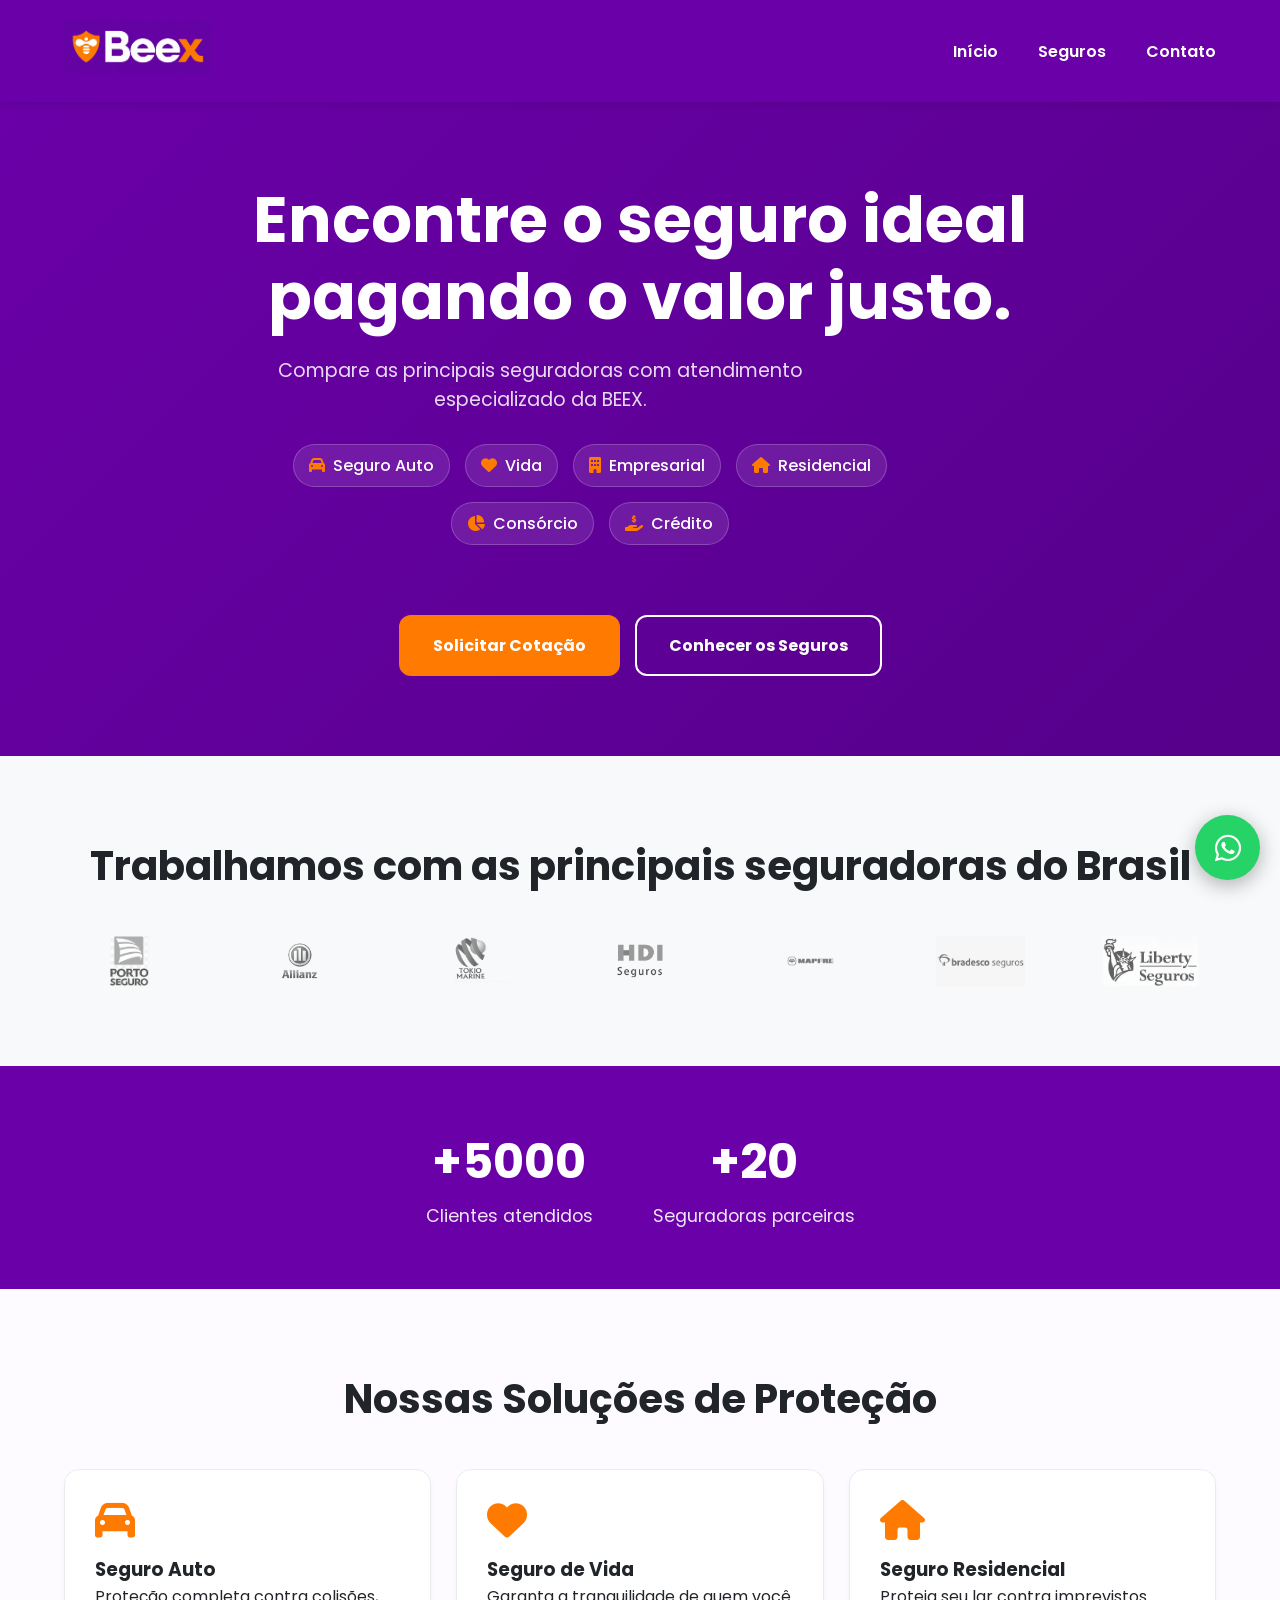
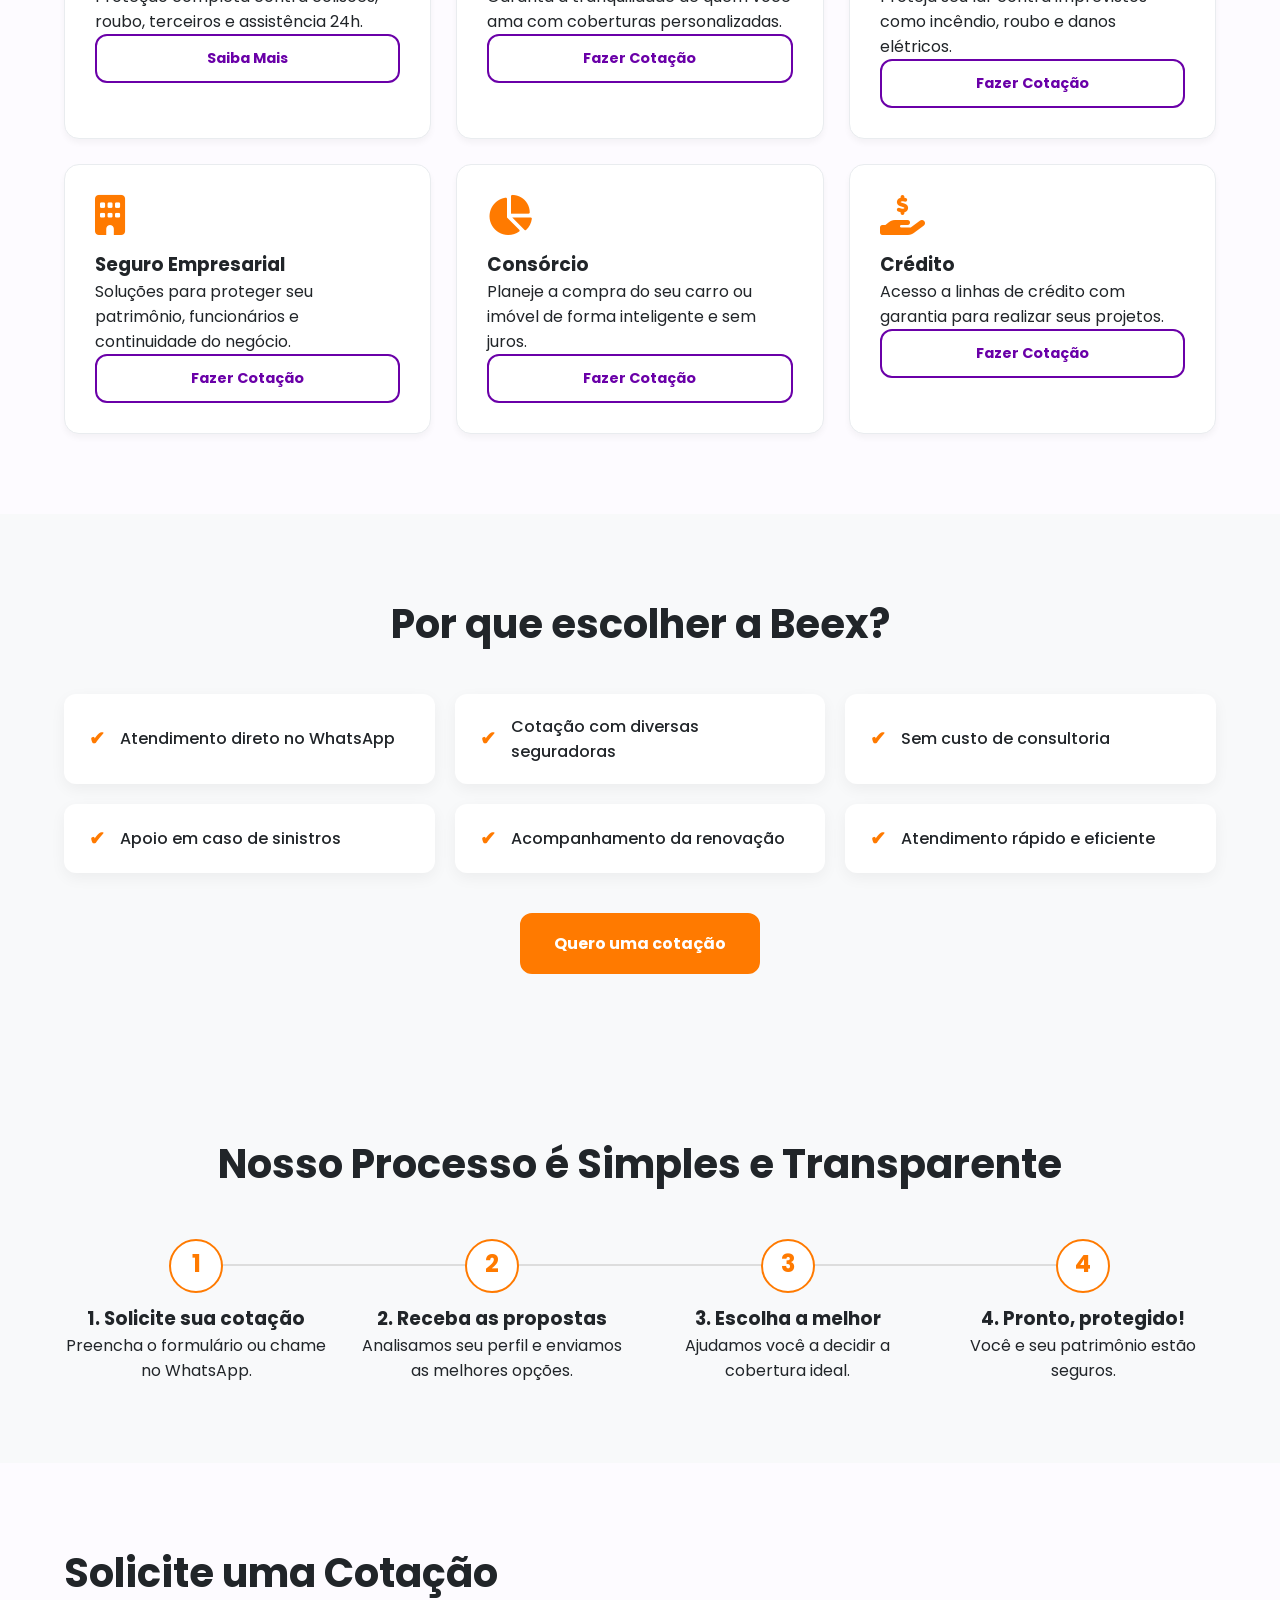
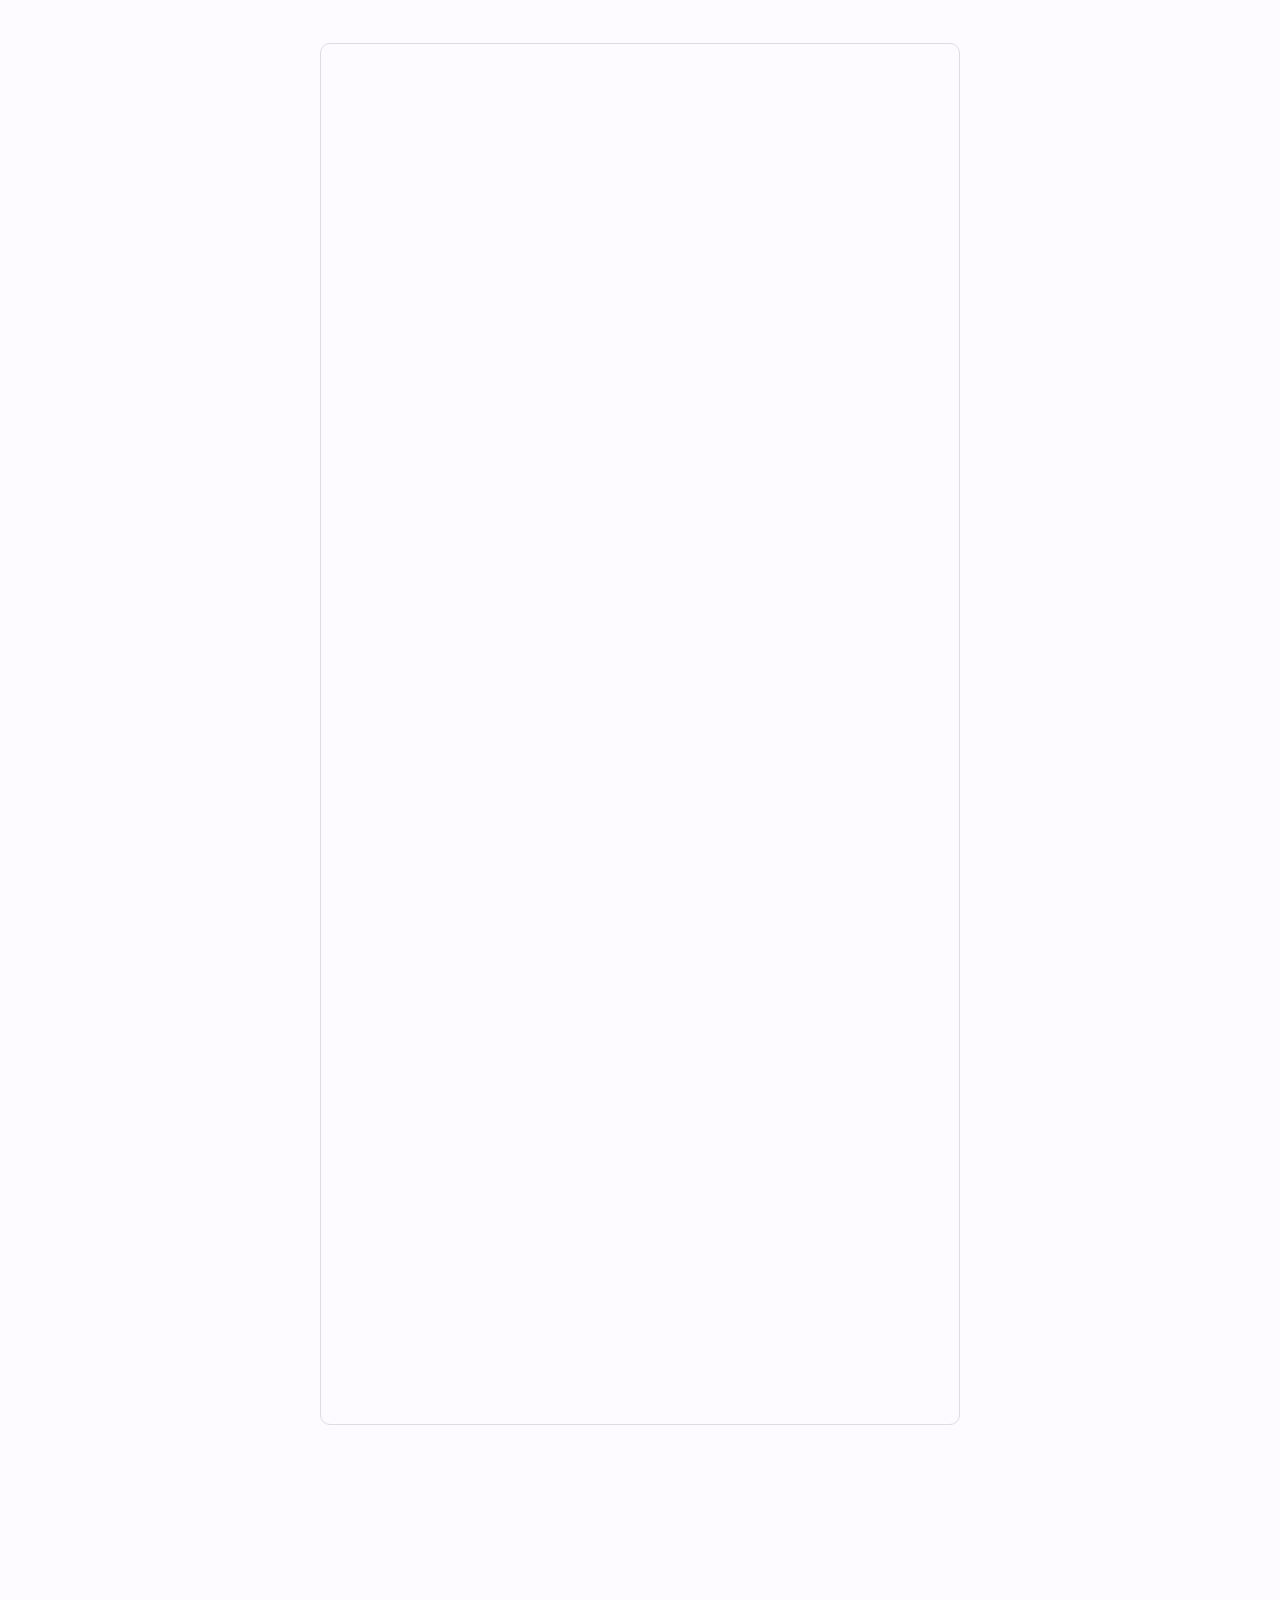
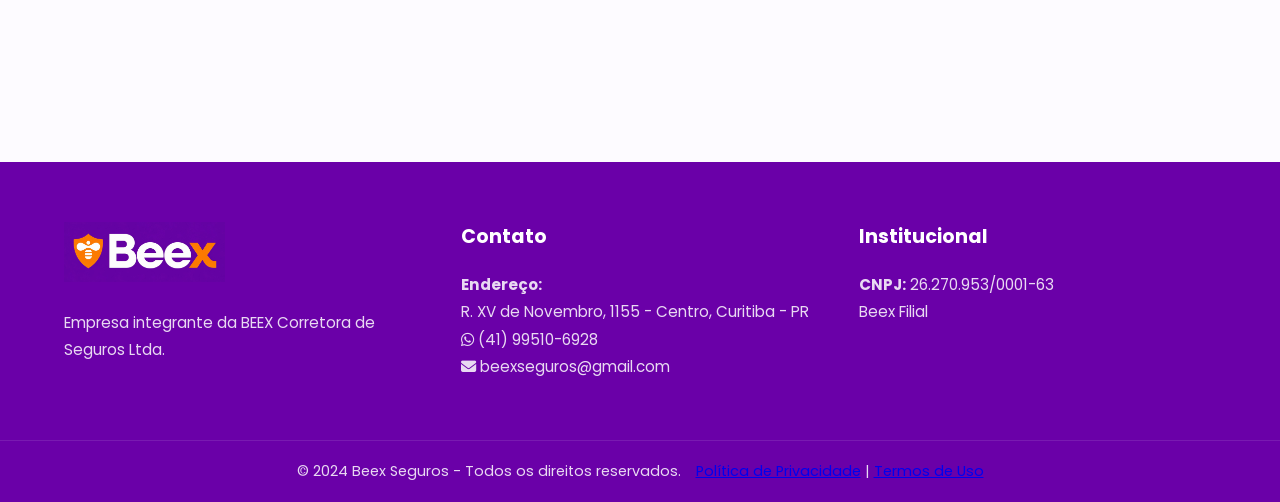
==== commit 76f2aa7a: "Atualiza landing page da Beex" ====
--- a/index.html
+++ b/index.html
@@ -13,6 +13,10 @@
 
     <link rel="stylesheet" href="style.css">
 
+    <link rel="preconnect" href="https://fonts.googleapis.com">
+    <link rel="preconnect" href="https://fonts.gstatic.com" crossorigin>
+    <link href="https://fonts.googleapis.com/css2?family=Poppins:wght@400;500;600;700&display=swap" rel="stylesheet">
+
     <link
     rel="stylesheet"
     href="https://cdnjs.cloudflare.com/ajax/libs/font-awesome/6.5.2/css/all.min.css">
@@ -40,26 +44,28 @@
 
     <div class="container hero-content">
 
-        <h1>
-            Encontre o seguro ideal pagando o valor justo.
-        </h1>
-
-        <p>
-            Compare as principais seguradoras com atendimento especializado da BEEX.
-        </p>
-
-        <ul class="hero-features">
-            <li><i class="fa-solid fa-car"></i>Seguro Auto</li>
-            <li><i class="fa-solid fa-heart"></i>Vida</li>
-            <li><i class="fa-solid fa-building"></i>Empresarial</li>
-            <li><i class="fa-solid fa-house"></i>Residencial</li>
-            <li><i class="fa-solid fa-chart-pie"></i>Consórcio</li>
-            <li><i class="fa-solid fa-hand-holding-dollar"></i>Crédito</li>
-        </ul>
+        <div class="hero-text-box">
+            <h1>
+                Encontre o seguro ideal pagando o valor justo.
+            </h1>
+
+            <p>
+                Compare as principais seguradoras com atendimento especializado da BEEX.
+            </p>
+
+            <ul class="hero-features">
+                <li><i class="fa-solid fa-car"></i>Seguro Auto</li>
+                <li><i class="fa-solid fa-heart"></i>Vida</li>
+                <li><i class="fa-solid fa-building"></i>Empresarial</li>
+                <li><i class="fa-solid fa-house"></i>Residencial</li>
+                <li><i class="fa-solid fa-chart-pie"></i>Consórcio</li>
+                <li><i class="fa-solid fa-hand-holding-dollar"></i>Crédito</li>
+            </ul>
+        </div>
 
         <div class="hero-buttons">
-            <a href="https://wa.me/5541995106928?text=Ol%C3%A1!%20Gostaria%20de%20solicitar%20uma%20cota%C3%A7%C3%A3o." target="_blank" class="btn-primary">
-                <i class="fa-brands fa-whatsapp"></i> Solicitar Cotação
+            <a href="#contato" class="btn-primary">
+                Solicitar Cotação
             </a>
             <a href="#seguros" class="btn-secondary">
                 Conhecer os Seguros
@@ -189,26 +195,12 @@
 
 <section id="contato" class="contato">
     <div class="container">
-        <h2>Fale Conosco e Peça sua Cotação</h2>
-        <form id="formulario">
-            <input type="text" placeholder="Nome" required>
-            <input type="tel" placeholder="Telefone / WhatsApp" required>
-            <select required>
-                <option value="" disabled selected>Qual tipo de seguro você precisa?</option>
-                <option value="auto">Seguro Auto</option>
-                <option value="vida">Seguro de Vida</option>
-                <option value="residencial">Seguro Residencial</option>
-                <option value="empresarial">Seguro Empresarial</option>
-                <option value="consorcio">Consórcio</option>
-                <option value="credito">Crédito</option>
-                <option value="outro">Outro</option>
-            </select>
-            <textarea placeholder="Mensagem (opcional)"></textarea>
-            <button type="submit">Enviar Solicitação</button>
-            <p class="form-consent">
-                Ao enviar este formulário, você concorda com nossa <a href="politica-de-privacidade.html" target="_blank">Política de Privacidade</a> e autoriza a BEEX Corretora de Seguros a entrar em contato para fins de atendimento e cotação.
-            </p>
-        </form>
+        <h2>Solicite uma Cotação</h2>
+        <!-- Início da alteração: adicione a div e o iframe abaixo -->
+        <div class="google-form-container">
+            <iframe src="https://docs.google.com/forms/d/e/1FAIpQLSf2IR920NWAYT9jWeAmYp6YTULOWCuJrmivqr4WF6nl_VBkDA/viewform?embedded=true" width="640" height="1195" frameborder="0" marginheight="0" marginwidth="0">Carregando…</iframe>
+        </div>
+        <!-- Fim da alteração -->
     </div>
 </section>
 
--- a/style.css
+++ b/style.css
@@ -1,19 +1,26 @@
 :root{
---roxo:#6f009d;
---laranja:#ff7a00;
---cinza:#f4f4f4;
+    --cor-primaria: #6A00A8;   /* Roxo mais vibrante e moderno */
+    --cor-secundaria: #FF7A00; /* Laranja como destaque principal */
+    --cor-fundo: #FDFBFF;      /* Um branco levemente aquecido, quase imperceptível */
+    --cor-fundo-secao: #F8F9FA; /* Cinza muito claro para seções */
+    --cor-texto-principal: #212529; /* Preto suave para textos */
+    --cor-texto-secundario: #555; /* Cinza para textos de apoio */
+    --cor-branca: #FFFFFF;
+    --sombra-suave: 0 4px 6px rgba(0, 0, 0, 0.04);
+    --sombra-media: 0 8px 24px rgba(106, 0, 168, 0.1);
 }
 
 *{
 margin:0;
 padding:0;
 box-sizing:border-box;
-font-family:Segoe UI,sans-serif;
+font-family: 'Poppins', sans-serif;
 }
 
 body{
-background:white;
-color:#333;
+background: var(--cor-fundo);
+color: var(--cor-texto-principal);
+scroll-behavior: smooth;
 }
 
 .container{
@@ -23,10 +30,11 @@
 }
 
 header{
-background:var(--roxo);
+background: var(--cor-primaria);
 position:sticky;
 top:0;
 z-index:1000;
+box-shadow: 0 2px 10px rgba(0,0,0,0.1);
 }
 
 .nav{
@@ -41,23 +49,23 @@
 }
 
 nav{
-display:flex;
-gap:30px;
+    display:flex;
+    gap:40px;
 }
 
 nav a{
-color:white;
+color: var(--cor-branca);
 text-decoration:none;
 font-weight:600;
+transition: color 0.3s ease;
+}
+
+nav a:hover {
+    color: rgba(255, 255, 255, 0.8);
 }
 
 .hero{
-background:linear-gradient(
-    135deg,
-    #6f009d,
-    #4d0071
-);
-color:white;
+background: linear-gradient(135deg, var(--cor-primaria), #56008B);
 padding: 80px 0;
 position: relative;
 }
@@ -69,54 +77,52 @@
     text-align: center;
 }
 
-.badge{
-background:rgba(255,255,255,.15);
-padding:8px 15px;
-border-radius:30px;
-display:inline-block;
-margin-bottom:20px;
+.hero-text-box {
+    background: transparent;
+    color: var(--cor-texto-principal);
+    padding: 0;
+    border-radius: 0;
+    box-shadow: none;
+    max-width: 800px;
 }
 
 .hero h1{
 font-size: clamp(2.5rem, 5vw, 4rem);
-max-width:700px;
+max-width:800px;
 line-height: 1.2;
+color: var(--cor-branca);
 }
 
 .hero p{
 margin-top:20px;
 font-size: clamp(1rem, 2.5vw, 1.2rem);
 max-width:600px;
-color: #e2d2ec;
+color: rgba(255, 255, 255, 0.85);
 }
 
 .hero-features {
     list-style: none;
-    margin: 40px 0;
+    margin: 30px 0;
     padding-left: 0;
     display: flex;
     flex-wrap: wrap;
     justify-content: center;
-    gap: 12px;
+    gap: 15px;
     max-width: 700px;
 }
 
 .hero-features li {
-    background: #831bad;
-    padding: 10px 20px;
-    border-radius: 8px;
+    background: rgba(255, 255, 255, 0.1);
+    padding: 8px 15px;
+    border: 1px solid rgba(255, 255, 255, 0.2);
+    border-radius: 30px;
     font-weight: 500;
-    color: #f0f0f0;
+    color: var(--cor-branca);
     display: flex;
     align-items: center;
     gap: 8px;
-    transition: all 0.3s ease;
-}
-
-.hero-features li:hover {
-    transform: translateY(-3px);
-    background: #942dca;
-}
+}
+.hero-features li i { color: var(--cor-secundaria); }
 
 .hero-buttons{
 margin-top: 40px;
@@ -144,16 +150,20 @@
 }
 
 .btn-secondary{
-border:1px solid white;
-color:white;
+border:2px solid var(--cor-branca);
+color:var(--cor-branca);
+background: transparent;
 }
 
 .btn-secondary:hover {
-    background: rgba(255, 255, 255, 0.1);
+    background: var(--cor-branca);
+    color: var(--cor-branca);
 }
 
 .btn-primary {
-    background-color: var(--laranja);
+    background-color: var(--cor-secundaria);
+    color: var(--cor-branca);
+    border: 2px solid var(--cor-secundaria);
 }
 
 section{
@@ -161,7 +171,7 @@
 }
 
 .seguradoras {
-    background: var(--cinza);
+    background: var(--cor-fundo-secao);
 }
 
 .seguradoras h2 {
@@ -192,8 +202,13 @@
     transform: scale(1.1);
 }
 
+/* Correção para logos com fundo escuro */
+.logos-grid img[src*="mapfre"], .logos-grid img[src*="tokio"] {
+    mix-blend-mode: multiply;
+}
+
 .numeros {
-    background: var(--laranja);
+    background: var(--cor-primaria);
     color: white;
     padding: 60px 0;
 }
@@ -218,14 +233,15 @@
 }
 
 h2{
-margin-bottom:25px;
-font-size:2rem;
+margin-bottom:40px;
+font-size: clamp(1.8rem, 4vw, 2.5rem);
+font-weight: 700;
 }
 
 .cards{
 display:grid;
 grid-template-columns:
-repeat(auto-fit,minmax(250px,1fr));
+repeat(auto-fit,minmax(300px,1fr));
 gap:25px;
 }
 
@@ -233,12 +249,19 @@
 background:white;
 padding:30px;
 border-radius:15px;
-box-shadow:0 5px 20px rgba(0,0,0,.08);
+box-shadow: var(--sombra-suave);
+border: 1px solid #E9ECEF;
+transition: all 0.3s ease;
+}
+
+.card:hover {
+    transform: translateY(-8px);
+    box-shadow: var(--sombra-media);
 }
 
 .card .btn-secondary {
-    border-color: var(--roxo);
-    color: var(--roxo);
+    border-color: var(--cor-primaria);
+    color: var(--cor-primaria);
     background-color: transparent;
     padding: 12px 20px;
     font-size: 0.9rem;
@@ -246,18 +269,18 @@
 }
 
 .card .btn-secondary:hover {
-    background-color: var(--roxo);
-    color: white;
+    background-color: var(--cor-primaria);
+    color: var(--cor-branca);
 }
 
 .card i{
-font-size:40px;
-color:var(--laranja);
+font-size: 40px;
+color: var(--cor-secundaria);
 margin-bottom:15px;
 }
 
 .diferenciais{
-background:#fafafa;
+background:var(--cor-fundo-secao);
 }
 
 .seguros h2,
@@ -267,7 +290,7 @@
 
 .grid{
 display:grid;
-grid-template-columns:repeat(auto-fit,minmax(250px,1fr));
+grid-template-columns:repeat(auto-fit,minmax(300px,1fr));
 gap:20px;
 }
 
@@ -290,7 +313,7 @@
 
 .grid div::before {
     content: '✔';
-    color: var(--laranja);
+    color: var(--cor-secundaria);
     font-size: 1.2rem;
     font-weight: 700;
 }
@@ -309,7 +332,7 @@
 }
 
 button{
-background:var(--roxo);
+background:var(--cor-primaria);
 color:white;
 padding:15px;
 border:none;
@@ -323,7 +346,7 @@
     text-align: center;
     margin-top: 5px;
 }
-.form-consent a { color: var(--roxo); }
+.form-consent a { color: var(--cor-primaria); }
 
 .cta-section {
     display: block;
@@ -333,7 +356,7 @@
 }
 
 .processo {
-    background-color: var(--cinza);
+    background-color: var(--cor-fundo-secao);
 }
 
 .processo h2 {
@@ -374,12 +397,12 @@
     width: 50px;
     height: 50px;
     border-radius: 50%;
-    background-color: white;
-    border: 2px solid var(--laranja);
+    background-color: var(--cor-branca);
+    border: 2px solid var(--cor-secundaria);
     line-height: 46px;
     font-size: 1.5rem;
     font-weight: 700;
-    color: var(--laranja);
+    color: var(--cor-secundaria);
 }
 
 .step:nth-child(1)::before { content: '1'; }
@@ -400,7 +423,7 @@
 }
 
 footer{
-background:var(--roxo);
+background: var(--cor-primaria);
 color:white;
 padding-top: 60px;
 }
@@ -419,14 +442,14 @@
 }
 
 .footer-col p, .footer-col a {
-    color: #e2d2ec;
+    color: rgba(255, 255, 255, 0.85);
     text-decoration: none;
     line-height: 1.8;
     font-size: 0.95rem;
 }
 
 .footer-col a:hover {
-    color: white;
+    color: var(--cor-branca);
     text-decoration: underline;
 }
 
@@ -450,7 +473,7 @@
     flex-wrap: wrap;
     gap: 15px;
     font-size: 0.9rem;
-    color: #e2d2ec;
+    color: rgba(255, 255, 255, 0.85);
 }
 
 /* --- Estilos Páginas Legais --- */
@@ -461,14 +484,14 @@
 }
 
 .legal-page {
-    background-color: var(--cinza);
+    background-color: var(--cor-fundo-secao);
     color: #333;
     padding: 60px 0;
 }
 
 .legal-page h1 {
     font-size: 2.5rem;
-    color: var(--roxo);
+    color: var(--cor-primaria);
     text-align: center;
     margin-bottom: 10px;
 }
@@ -489,13 +512,13 @@
 
 .legal-card h3 {
     font-size: 1.3rem;
-    color: var(--roxo);
+    color: var(--cor-primaria);
     margin-bottom: 15px;
 }
 
 .legal-card p, .legal-card li {
     line-height: 1.8;
-    color: #555;
+    color: #333;
 }
 
 .legal-card ul {
@@ -511,8 +534,8 @@
 }
 
 .legal-footer {
-    background-color: var(--roxo);
-    color: #e2d2ec;
+    background-color: var(--cor-primaria);
+    color: rgba(255, 255, 255, 0.85);
     text-align: center;
     padding: 20px 0;
     font-size: 0.9rem;
@@ -594,7 +617,7 @@
 }
 
 .service-includes {
-    background-color: var(--cinza);
+    background-color: var(--cor-fundo-secao);
 }
 
 .service-includes h2 {
@@ -602,7 +625,7 @@
 }
 
 .service-why-beex {
-    background-color: var(--roxo);
+    background-color: var(--cor-primaria);
     color: white;
     text-align: center;
 }
@@ -621,12 +644,12 @@
 }
 
 .service-why-beex i {
-    color: var(--laranja);
+    color: var(--cor-secundaria);
     margin-right: 10px;
 }
 
 .service-faq {
-    background-color: var(--cinza);
+    background-color: var(--cor-fundo-secao);
 }
 
 .service-faq h2 {
@@ -641,15 +664,15 @@
     box-shadow: 0 5px 15px rgba(0,0,0,0.05);
 }
 
-.faq-item h3 { margin-bottom: 10px; color: var(--roxo); }
+.faq-item h3 { margin-bottom: 10px; color: var(--cor-primaria); }
 .faq-item p { line-height: 1.7; }
 
 .service-cta {
-    background: var(--laranja);
+    background: var(--cor-secundaria);
     color: white;
     text-align: center;
 }
-.service-cta .btn-primary { background-color: var(--roxo); }
+.service-cta .btn-primary { background-color: var(--cor-primaria); }
 
 @media(max-width:768px){
 
@@ -697,7 +720,25 @@
 }
 
 .hero h1{
-font-size:2.2rem;
-}
-
+font-size:2.5rem;
+}
+
+}
+
+/* Estilos para o container do Google Form */
+.google-form-container {
+    position: relative;
+    width: 100%;
+    padding-top: 120%; /* Proporção para a altura do formulário */
+    margin: 20px auto 0;
+    max-width: 640px; /* Largura máxima do formulário */
+}
+.google-form-container iframe {
+    position: absolute;
+    top: 0;
+    left: 0;
+    width: 100%;
+    height: 100%;
+    border: 1px solid #ddd;
+    border-radius: 10px;
 }
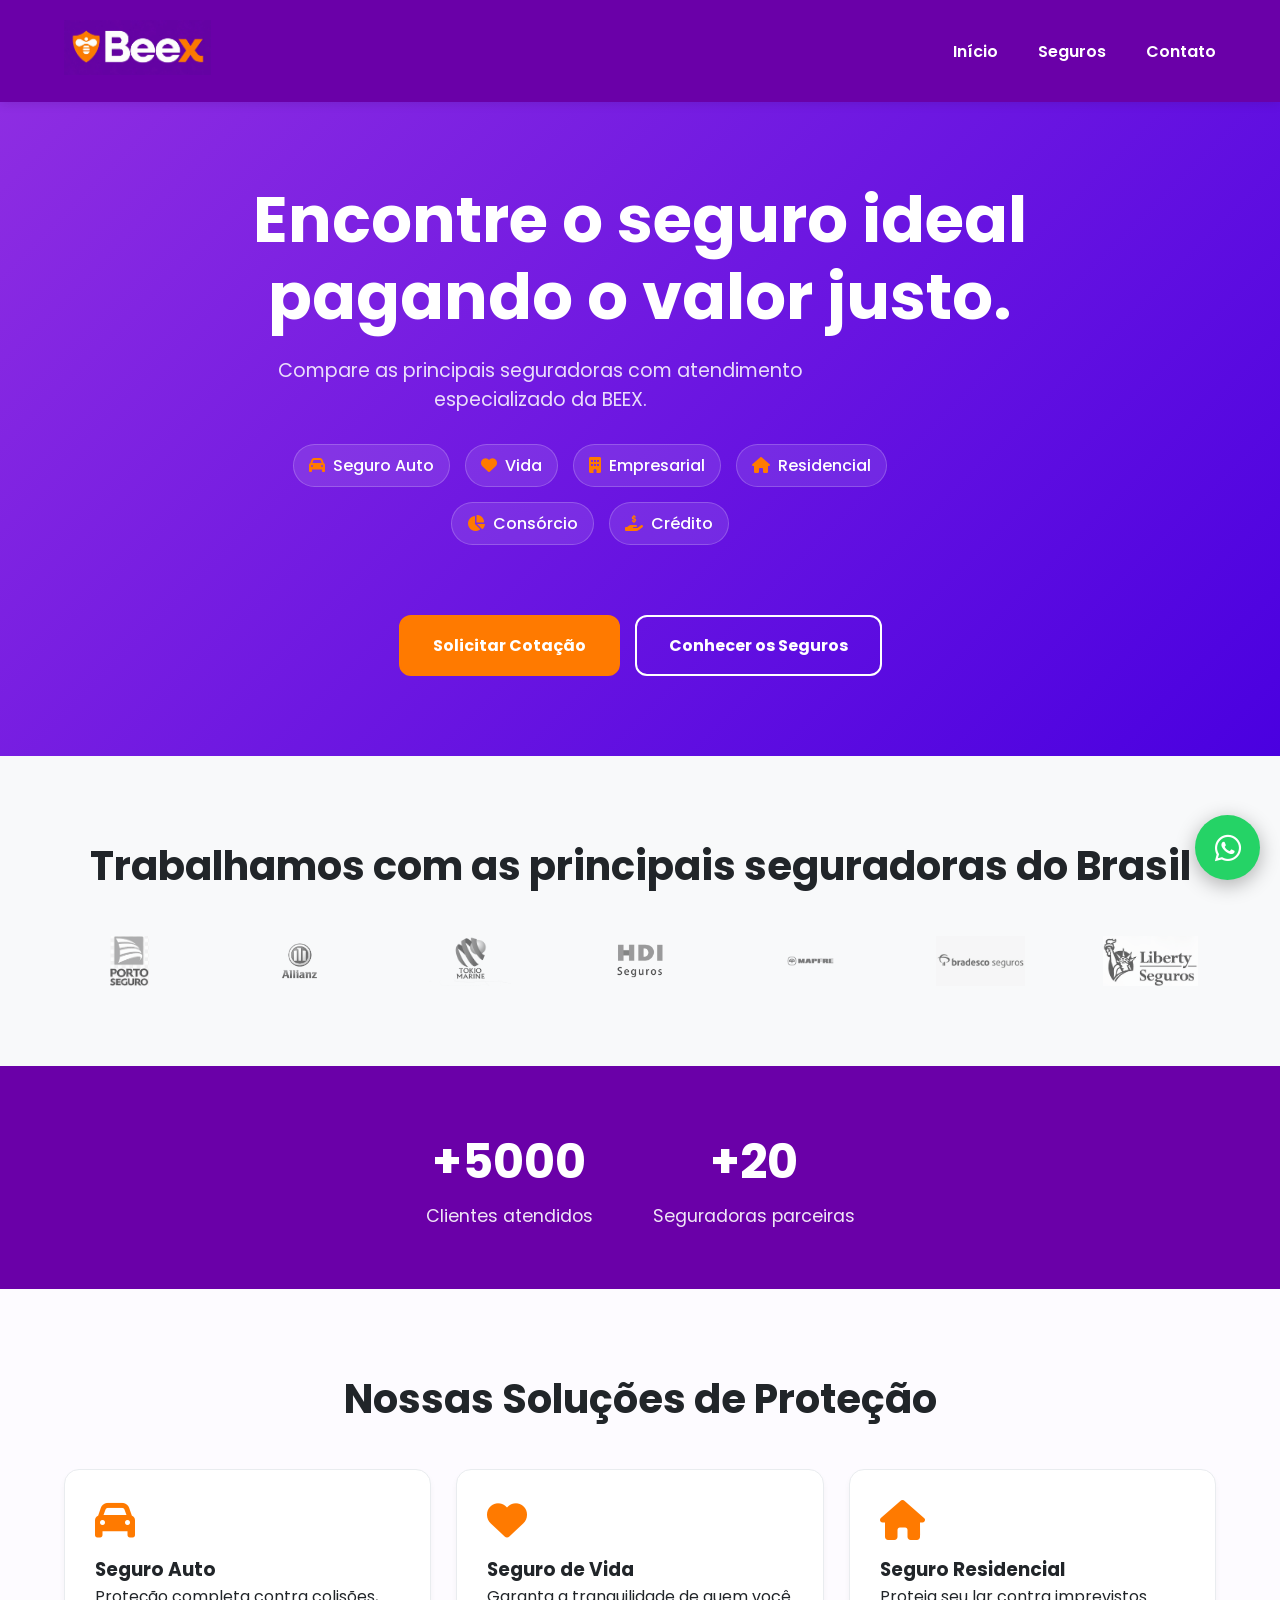
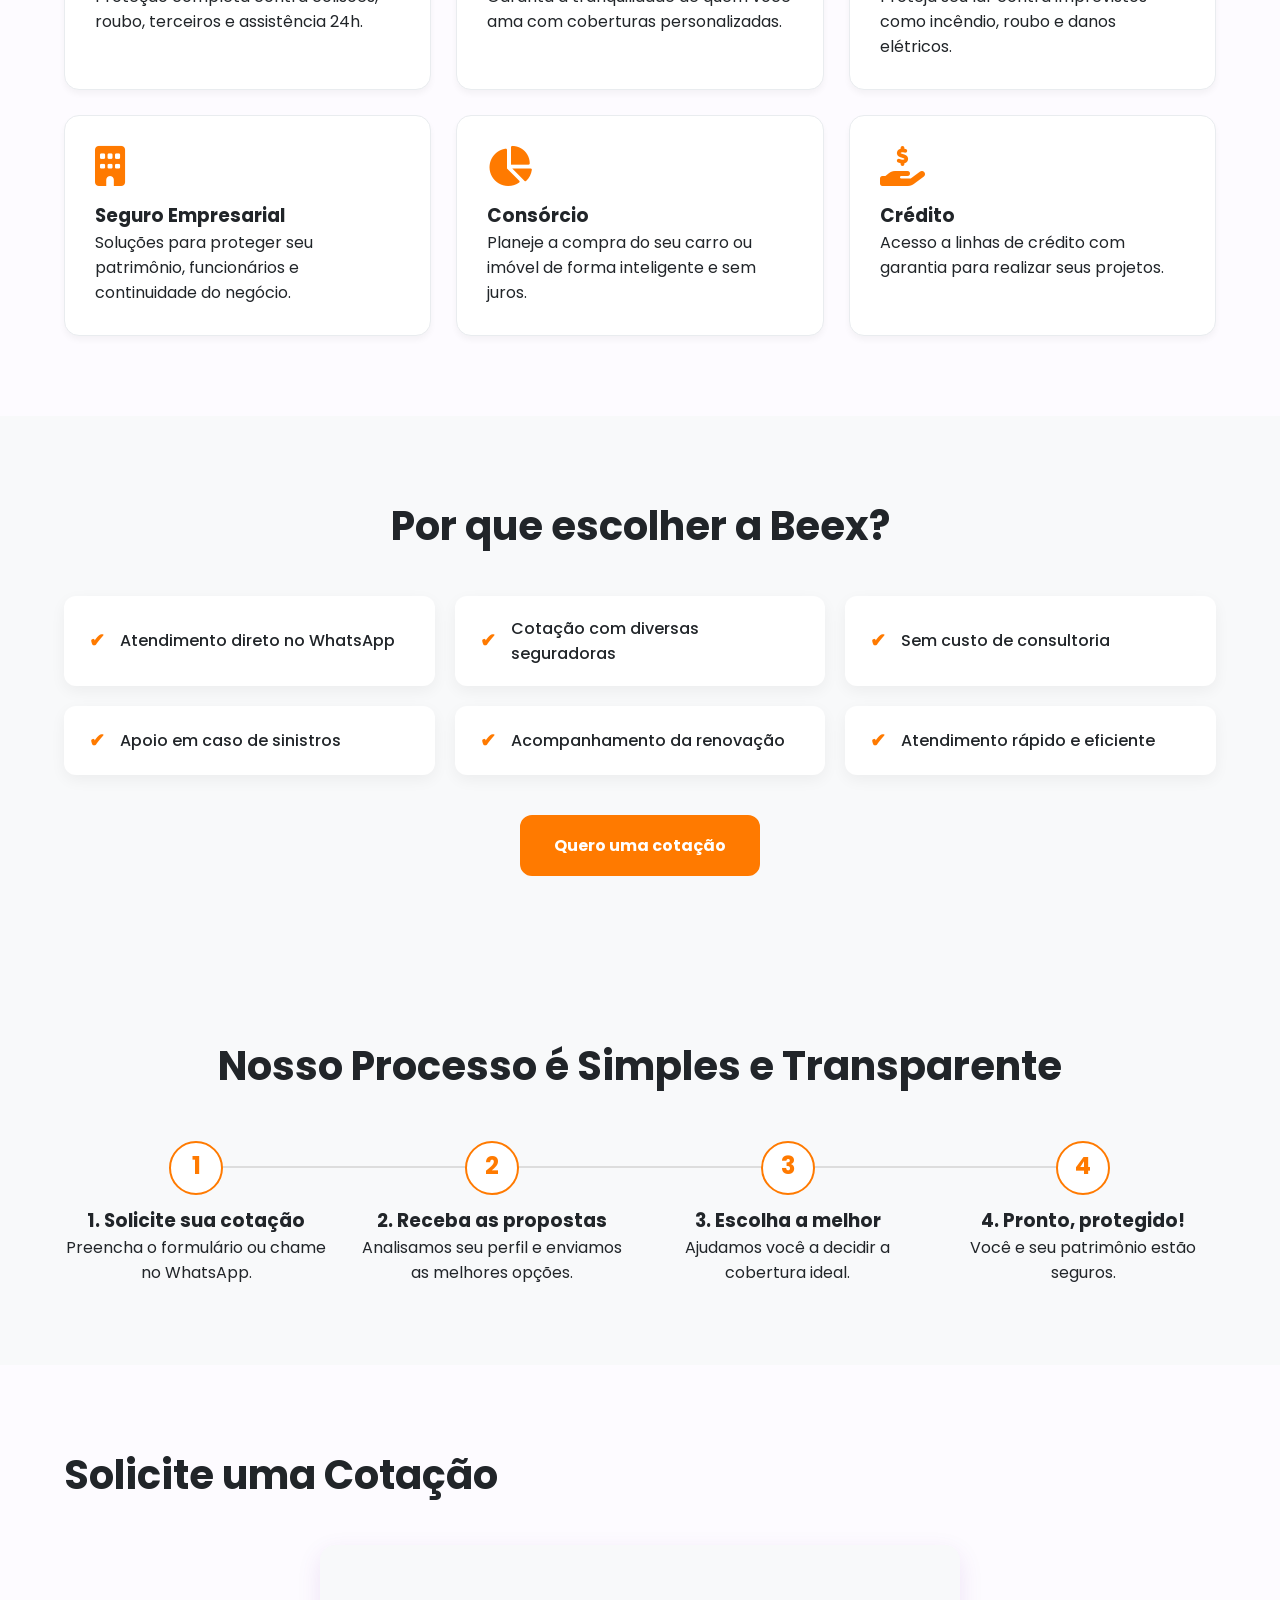
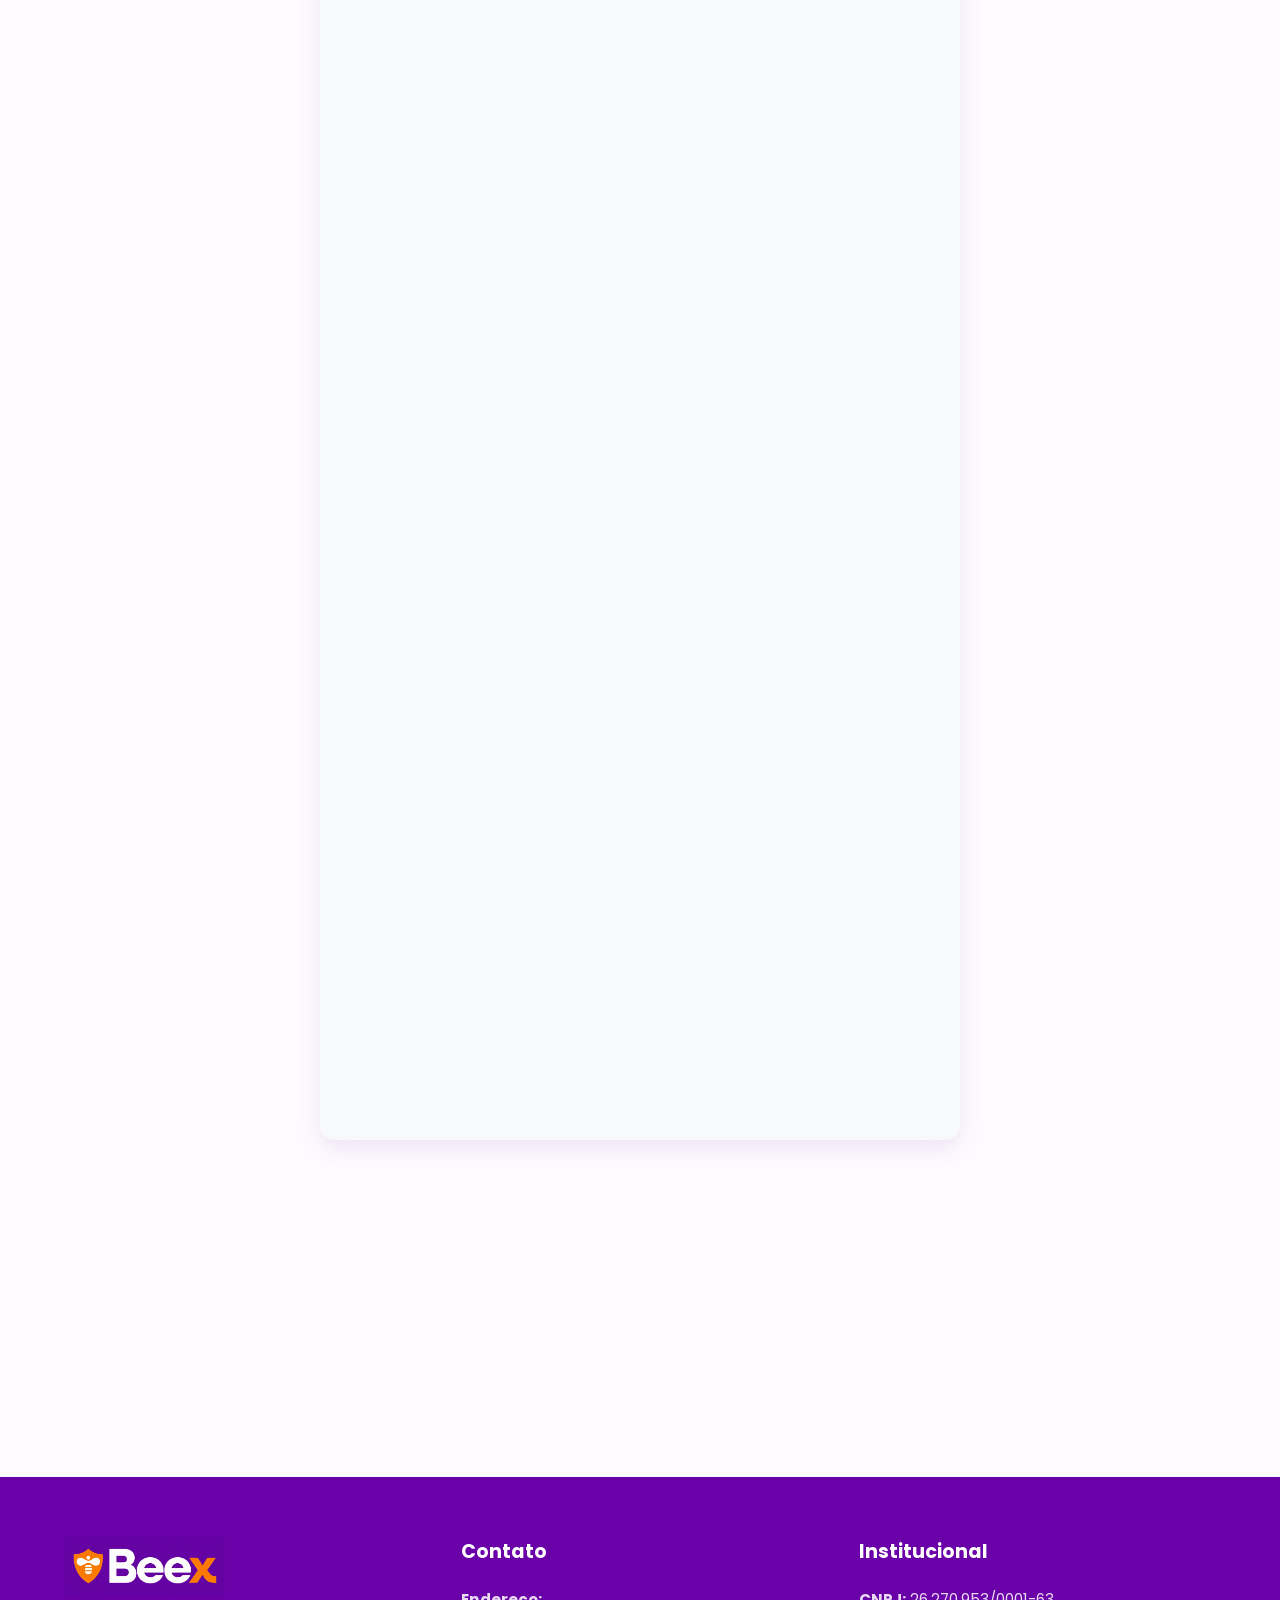
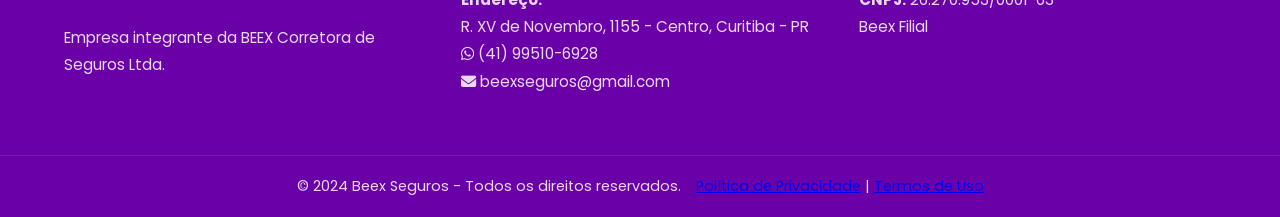
==== commit e9fd6e28: "Atualização da página inicial" ====
--- a/index.html
+++ b/index.html
@@ -113,46 +113,35 @@
                 <i class="fa-solid fa-car"></i>
                 <h3>Seguro Auto</h3>
                 <p>Proteção completa contra colisões, roubo, terceiros e assistência 24h.</p>
-                <a href="seguro-auto.html" class="btn-secondary">Saiba Mais</a>
             </div>
             <div class="card">
                 <i class="fa-solid fa-heart"></i>
                 <h3>Seguro de Vida</h3>
                 <p>Garanta a tranquilidade de quem você ama com coberturas personalizadas.</p>
-                <a href="seguro-vida.html" class="btn-secondary">Fazer Cotação</a>
             </div>
             <div class="card">
                 <i class="fa-solid fa-house"></i>
                 <h3>Seguro Residencial</h3>
                 <p>Proteja seu lar contra imprevistos como incêndio, roubo e danos elétricos.</p>
-                <a href="seguro-residencial.html" class="btn-secondary">Fazer Cotação</a>
             </div>
             <div class="card">
                 <i class="fa-solid fa-building"></i>
                 <h3>Seguro Empresarial</h3>
                 <p>Soluções para proteger seu patrimônio, funcionários e continuidade do negócio.</p>
-                <a href="seguro-empresarial.html" class="btn-secondary">Fazer Cotação</a>
             </div>
             <div class="card">
                 <i class="fa-solid fa-chart-pie"></i>
                 <h3>Consórcio</h3>
                 <p>Planeje a compra do seu carro ou imóvel de forma inteligente e sem juros.</p>
-                <a href="consorcio.html" class="btn-secondary">Fazer Cotação</a>
             </div>
             <div class="card">
                 <i class="fa-solid fa-hand-holding-dollar"></i>
                 <h3>Crédito</h3>
                 <p>Acesso a linhas de crédito com garantia para realizar seus projetos.</p>
-                <a href="credito.html" class="btn-secondary">Fazer Cotação</a>
-            </div>
-        </div>
-    </div>
-</section>
-
-<style>
-    .card .btn-secondary { text-decoration: none; }
-    .card .btn-secondary:hover { text-decoration: none; }
-</style>
+            </div>
+        </div>
+    </div>
+</section>
 
 <section class="diferenciais">
     <div class="container">
--- a/style.css
+++ b/style.css
@@ -65,7 +65,7 @@
 }
 
 .hero{
-background: linear-gradient(135deg, var(--cor-primaria), #56008B);
+background: linear-gradient(135deg, #8e2de2, #4a00e0); /* Gradiente roxo moderno e vibrante */
 padding: 80px 0;
 position: relative;
 }
@@ -257,20 +257,6 @@
 .card:hover {
     transform: translateY(-8px);
     box-shadow: var(--sombra-media);
-}
-
-.card .btn-secondary {
-    border-color: var(--cor-primaria);
-    color: var(--cor-primaria);
-    background-color: transparent;
-    padding: 12px 20px;
-    font-size: 0.9rem;
-    justify-content: center;
-}
-
-.card .btn-secondary:hover {
-    background-color: var(--cor-primaria);
-    color: var(--cor-branca);
 }
 
 .card i{
@@ -726,19 +712,24 @@
 }
 
 /* Estilos para o container do Google Form */
+/* Versão Melhorada: Mais moderna e integrada ao design */
 .google-form-container {
-    position: relative;
+    margin: 40px auto 0;
+    max-width: 640px; /* Largura máxima do formulário */
+    background-color: var(--cor-fundo-secao); /* Fundo sutil para o carregamento */
+    border-radius: 15px; /* Consistente com outros cards */
+    box-shadow: var(--sombra-media); /* Sombra mais destacada e profissional */
+    overflow: hidden; /* Garante que o iframe respeite o border-radius */
+    transition: all 0.3s ease;
+}
+
+.google-form-container:hover {
+    transform: translateY(-5px);
+}
+
+.google-form-container iframe {
+    display: block; /* Remove espaços indesejados */
     width: 100%;
-    padding-top: 120%; /* Proporção para a altura do formulário */
-    margin: 20px auto 0;
-    max-width: 640px; /* Largura máxima do formulário */
-}
-.google-form-container iframe {
-    position: absolute;
-    top: 0;
-    left: 0;
-    width: 100%;
-    height: 100%;
-    border: 1px solid #ddd;
-    border-radius: 10px;
+    aspect-ratio: 1 / 1.5; /* Proporção moderna (largura / altura). Ajuste se necessário */
+    border: none; /* Remove a borda, a sombra já faz o trabalho */
 }
